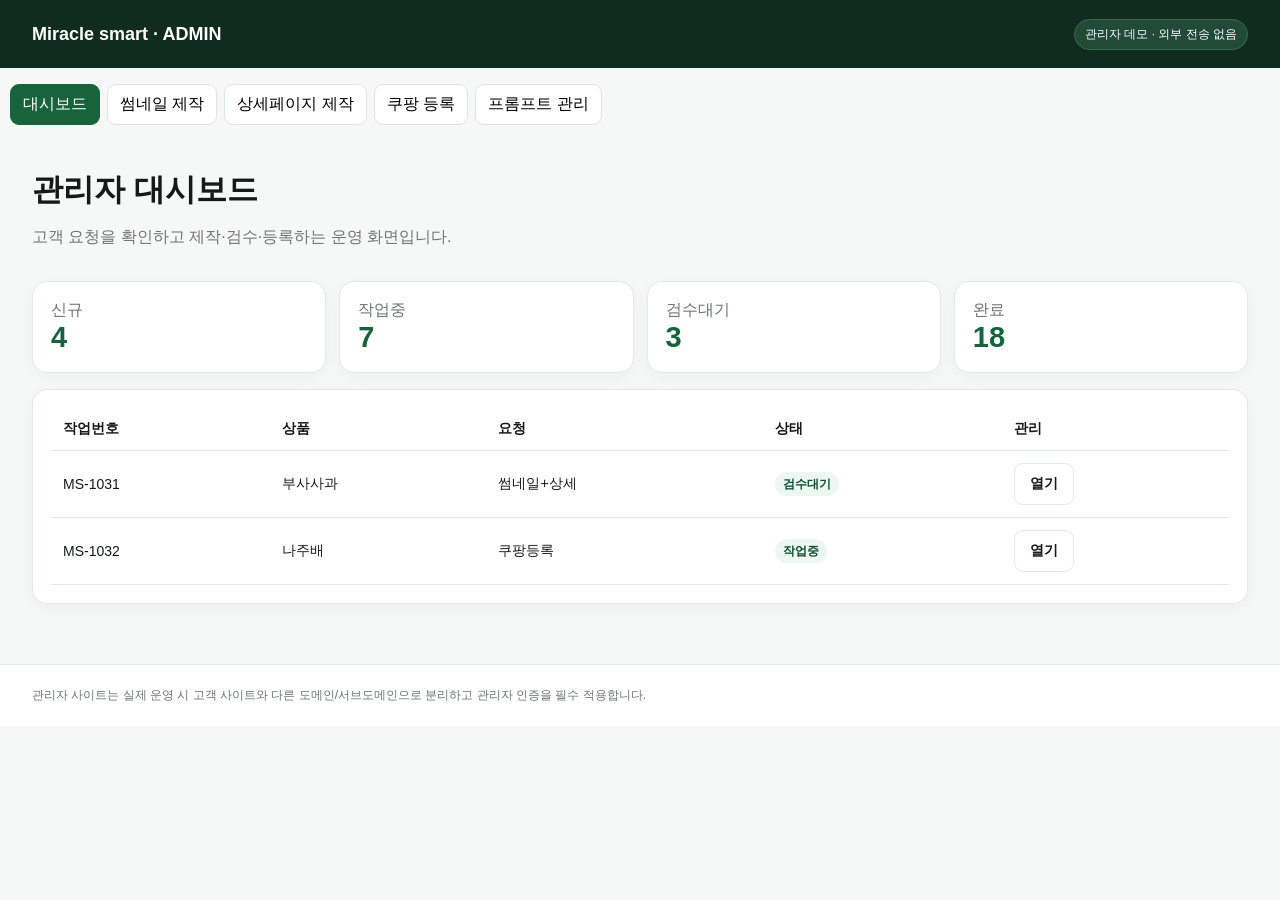
==== admin/index.html @ 3702326a "Add Miracle smart admin site" ====
<!doctype html><html lang="ko"><head><meta charset="utf-8"><meta name="viewport" content="width=device-width,initial-scale=1"><title>Miracle smart Admin</title><style>
:root{--g:#17643c;--gd:#0f4e2e;--p:#edf7f1;--b:#e3e9e5;--t:#151a17;--m:#6c756f;--bg:#f6f8f7;--w:#fff;--warn:#fff6dd}*{box-sizing:border-box}body{margin:0;font-family:Pretendard,-apple-system,BlinkMacSystemFont,"Segoe UI",sans-serif;background:var(--bg);color:var(--t)}button,input,select,textarea{font:inherit}button{cursor:pointer}.shell{max-width:1260px;margin:auto;padding:0 22px}.head{background:#102c20;color:#fff}.headin{height:68px;display:flex;align-items:center;gap:18px}.brand{font-weight:800;font-size:18px}.chip{margin-left:auto;background:#214b36;border:1px solid #3a6950;border-radius:999px;padding:6px 10px;font-size:12px}.tabs{display:flex;gap:7px;padding:16px 0}.tabs button{border:1px solid #dfe5e1;background:#fff;border-radius:9px;padding:9px 12px}.tabs button.on{background:var(--g);border-color:var(--g);color:#fff}.page{display:none;padding-bottom:60px}.page.on{display:block}.title{padding:28px 0 17px}.title h1{margin:0 0 6px;font-size:31px}.muted{color:var(--m)}.grid4{display:grid;grid-template-columns:repeat(4,1fr);gap:13px}.card{background:#fff;border:1px solid var(--b);border-radius:15px;padding:18px;box-shadow:0 4px 15px rgba(20,40,28,.04)}.num{font-size:29px;font-weight:800;color:var(--g)}.jobs{width:100%;border-collapse:collapse}.jobs th,.jobs td{padding:12px;border-bottom:1px solid var(--b);text-align:left;font-size:14px}.status{font-size:12px;border-radius:999px;background:var(--p);color:var(--gd);padding:5px 8px;font-weight:700}.toolgrid{display:grid;grid-template-columns:340px 1fr;gap:16px}.field{display:flex;flex-direction:column;gap:7px;margin-bottom:12px}.field label{font-size:13px;font-weight:700}.field input,.field select,.field textarea{padding:10px 11px;border:1px solid var(--b);border-radius:9px;background:#fff}.btn{border:0;border-radius:9px;background:var(--g);color:#fff;padding:11px 15px;font-weight:700}.btn.ghost{background:#fff;color:var(--t);border:1px solid var(--b)}.concepts{display:grid;grid-template-columns:repeat(3,1fr);gap:12px}.concept{border:1px solid var(--b);border-radius:13px;background:#fff;padding:12px}.visual{aspect-ratio:1/1;background:linear-gradient(135deg,#f7f4ea,#f1f5f2);border:1px solid var(--b);border-radius:10px;display:grid;place-items:center;overflow:hidden;position:relative}.visual img{width:100%;height:100%;object-fit:cover}.visual .ph{text-align:center;padding:20px;color:var(--m)}.visual .ph b{display:block;color:var(--t);font-size:20px;margin-bottom:8px}.tall{min-height:310px;aspect-ratio:auto}.sections{display:grid;grid-template-columns:1fr 1fr;gap:12px}.promptgrid{display:grid;grid-template-columns:1fr;gap:15px}.prompt textarea{width:100%;min-height:260px;border:1px solid var(--b);border-radius:10px;padding:12px;resize:vertical}.notice{background:var(--warn);border:1px solid #efdaa0;border-radius:10px;padding:12px 14px;color:#735316;font-size:13px}.row{display:flex;gap:9px;flex-wrap:wrap}.kv{display:grid;grid-template-columns:repeat(2,1fr);gap:12px}.footer{border-top:1px solid var(--b);background:#fff;padding:22px 0;color:var(--m);font-size:12px}@media(max-width:900px){.grid4,.concepts,.sections{grid-template-columns:1fr 1fr}.toolgrid{grid-template-columns:1fr}}@media(max-width:560px){.grid4,.concepts,.sections,.kv{grid-template-columns:1fr}.tabs{overflow:auto}}
</style></head><body><header class="head"><div class="shell headin"><div class="brand">Miracle smart · ADMIN</div><span class="chip">관리자 데모 · 외부 전송 없음</span></div></header><div class="shell tabs"><button class="on" data-page="dash">대시보드</button><button data-page="thumb">썸네일 제작</button><button data-page="detail">상세페이지 제작</button><button data-page="coupang">쿠팡 등록</button><button data-page="prompts">프롬프트 관리</button></div><main>
<section id="dash" class="page on"><div class="shell"><div class="title"><h1>관리자 대시보드</h1><p class="muted">고객 요청을 확인하고 제작·검수·등록하는 운영 화면입니다.</p></div><div class="grid4"><div class="card"><span class="muted">신규</span><div class="num">4</div></div><div class="card"><span class="muted">작업중</span><div class="num">7</div></div><div class="card"><span class="muted">검수대기</span><div class="num">3</div></div><div class="card"><span class="muted">완료</span><div class="num">18</div></div></div><div class="card" style="margin-top:16px"><table class="jobs"><thead><tr><th>작업번호</th><th>상품</th><th>요청</th><th>상태</th><th>관리</th></tr></thead><tbody><tr><td>MS-1031</td><td>부사사과</td><td>썸네일+상세</td><td><span class="status">검수대기</span></td><td><button class="btn ghost" data-page="thumb">열기</button></td></tr><tr><td>MS-1032</td><td>나주배</td><td>쿠팡등록</td><td><span class="status">작업중</span></td><td><button class="btn ghost" data-page="coupang">열기</button></td></tr></tbody></table></div></div></section>
<section id="thumb" class="page"><div class="shell"><div class="title"><h1>썸네일 제작</h1><p class="muted">A/B/C는 같은 상품을 유지하고 구도만 다르게 합니다.</p></div><div class="notice">실제 AI는 아직 연결하지 않았습니다. 상품 사진을 업로드하면 이 브라우저 안에서만 미리보기로 사용됩니다.</div><div class="toolgrid"><div class="card"><div class="field"><label>상품명</label><input id="tp" value="부사사과"></div><div class="field"><label>실제 상품 사진</label><input id="tfile" type="file" accept="image/*"></div><button class="btn" id="tgen">시안 생성</button></div><div class="concepts" id="concepts"></div></div></div></section>
<section id="detail" class="page"><div class="shell"><div class="title"><h1>상세페이지 제작</h1><p class="muted">기존 마스터 프롬프트는 그대로 사용합니다.</p></div><div class="toolgrid"><div class="card"><div class="field"><label>상품명</label><input id="dp" value="부사사과"></div><div class="field"><label>고객문의 전화번호</label><input value="010-0000-0000"></div><div class="field"><label>문의가능시간</label><input value="평일 10:00~17:00"></div><div class="field"><label>실제 상품 사진</label><input id="dfile" type="file" accept="image/*"></div><button class="btn" id="dgen">6개 섹션 생성</button></div><div id="detailSections" class="sections"></div></div></div></section>
<section id="coupang" class="page"><div class="shell"><div class="title"><h1>쿠팡 상품등록 준비</h1><p class="muted">관리자 검수 후 실제 API를 실행하는 구조입니다.</p></div><div class="notice">현재는 데모입니다. 실제 Vendor ID / Access Key / Secret Key는 입력하지 않습니다.</div><div class="card"><div class="kv"><div class="field"><label>최종 상품명</label><input value="부사사과 가정용 신선 포장"></div><div class="field"><label>카테고리</label><input value="식품 > 농산물 > 과일"></div><div class="field"><label>판매가</label><input value="29900"></div><div class="field"><label>정상가</label><input value="34900"></div><div class="field"><label>쿠폰</label><input value="1,000원 즉시할인" disabled></div><div class="field"><label>프로모션 기간</label><input value="3개월" disabled></div><div class="field"><label>재고 방식</label><select><option>기본재고 9999</option><option>9개 자동유지 (2개 이하 시 보충)</option></select></div><div class="field"><label>출고 소요일</label><select><option>1일</option><option selected>2일</option><option>3일</option><option>4일</option><option>5일</option><option>6일</option><option>7일</option></select></div><div class="field"><label>배송 방식</label><input value="신선냉동" disabled></div><div class="field"><label>세금</label><input value="면세" disabled></div></div><div class="row"><button class="btn" onclick="alert('데모: 실제 쿠팡 API는 실행하지 않습니다.')">검수 후 쿠팡 등록 (데모)</button><button class="btn ghost" onclick="alert('회원별 Open API 연결 후 활성화됩니다.')">API 연결상태 확인</button></div></div></div></section>
<section id="prompts" class="page"><div class="shell"><div class="title"><h1>관리자 프롬프트 관리</h1><p class="muted">어제 전달한 원본 프롬프트 파일을 그대로 불러옵니다.</p></div><div class="notice">프롬프트만 브라우저 localStorage에 저장할 수 있습니다. 개인정보·API 키는 저장하지 않습니다.</div><div class="promptgrid"><article class="card prompt"><h3>썸네일 마스터 프롬프트</h3><textarea id="pthumb">원본 프롬프트 파일은 배포본에서 연결합니다.</textarea></article><article class="card prompt"><h3>상세페이지 마스터 프롬프트</h3><textarea id="pdetail">원본 프롬프트 파일은 배포본에서 연결합니다.</textarea></article><article class="card prompt"><h3>쿠팡 상품명 프롬프트</h3><textarea id="ptitle">원본 프롬프트 파일은 배포본에서 연결합니다.</textarea></article></div></div></section>
</main><footer class="footer"><div class="shell">관리자 사이트는 실제 운영 시 고객 사이트와 다른 도메인/서브도메인으로 분리하고 관리자 인증을 필수 적용합니다.</div></footer><script>
const ps=[...document.querySelectorAll('.page')];document.querySelectorAll('[data-page]').forEach(b=>b.addEventListener('click',()=>{document.querySelectorAll('.tabs button').forEach(x=>x.classList.toggle('on',x.dataset.page===b.dataset.page));ps.forEach(p=>p.classList.toggle('on',p.id===b.dataset.page));scrollTo(0,0)}));let thumbUrl='';document.getElementById('tfile').addEventListener('change',e=>{if(e.target.files[0])thumbUrl=URL.createObjectURL(e.target.files[0])});function conceptCard(letter,product,url){return `<article class="concept"><b>시안 ${letter}</b><div class="visual">${url?`<img src="${url}">`:`<div class="ph"><b>${product}</b>해당 상품 데모 이미지 준비중<br>실제 사진 업로드 권장</div>`}</div><p class="muted">같은 상품 · 구도 ${letter} 변형</p><button class="btn ghost" onclick="alert('시안 ${letter} 선택')">선택</button></article>`}document.getElementById('tgen').addEventListener('click',()=>{const p=document.getElementById('tp').value||'상품명';document.getElementById('concepts').innerHTML=['A','B','C'].map(x=>conceptCard(x,p,thumbUrl)).join('')});document.getElementById('tgen').click();let detailUrl='';document.getElementById('dfile').addEventListener('change',e=>{if(e.target.files[0])detailUrl=URL.createObjectURL(e.target.files[0])});document.getElementById('dgen').addEventListener('click',()=>{const p=document.getElementById('dp').value||'상품명';const names=['01 HOOK','02 TRUST','03 FARM & PACKING','04 WHY BUY','05 STORAGE & ENJOY','06 PURCHASE REASSURANCE'];document.getElementById('detailSections').innerHTML=names.map((n,i)=>`<article class="card"><b>${n}</b><div class="visual tall">${(i===2)?`<div class="ph"><b>포장 안내</b>실제 포장 사진 연결 영역</div>`:(detailUrl?`<img src="${detailUrl}">`:`<div class="ph"><b>${p}</b>같은 상품 이미지 유지<br>실제 사진 업로드 권장</div>`)}</div></article>`).join('')});document.getElementById('dgen').click();
</script></body></html>
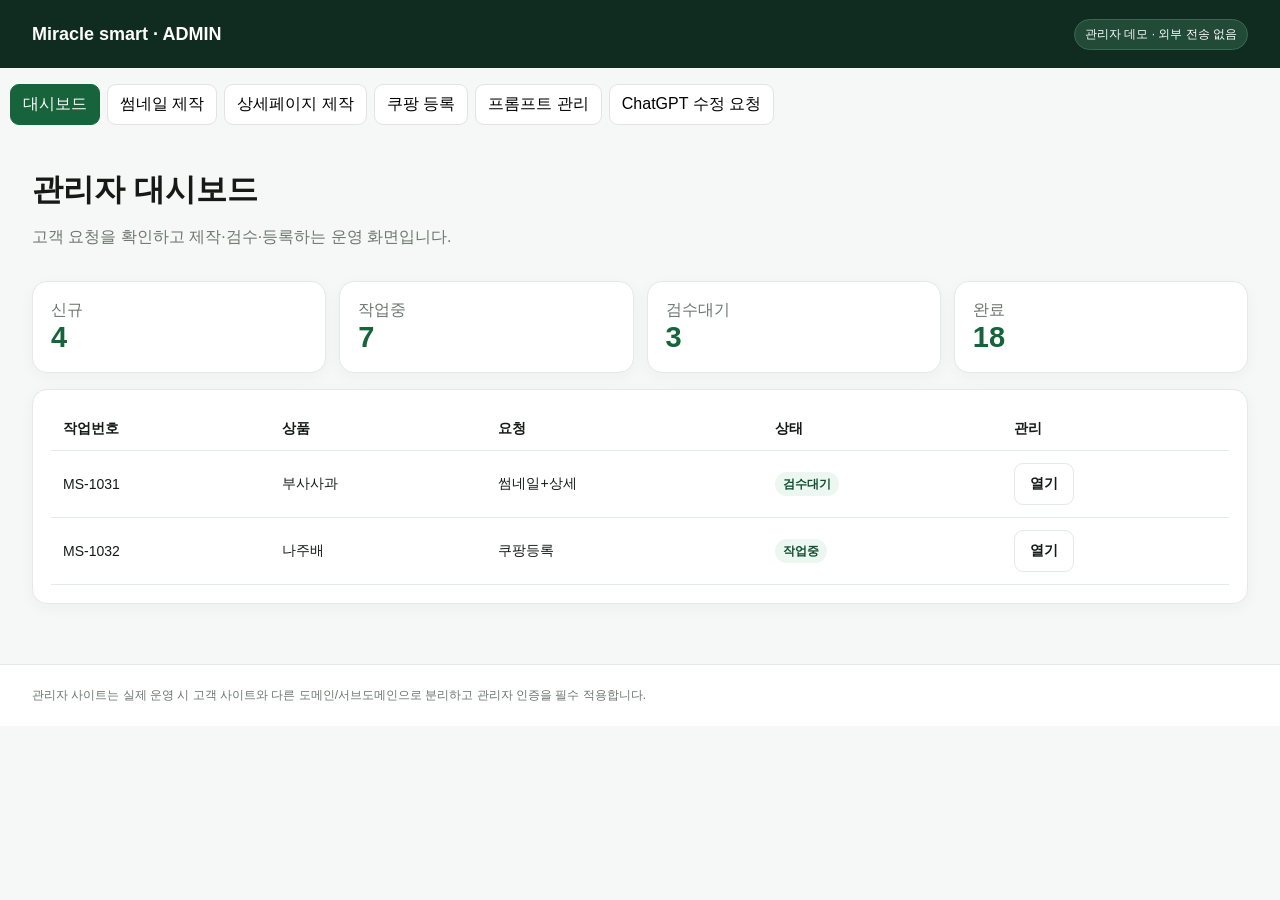
==== commit 30553ba1: "Add ChatGPT modification request panel to Miracle smart admin" ====
--- a/admin/index.html
+++ b/admin/index.html
@@ -1,11 +1,44 @@
 <!doctype html><html lang="ko"><head><meta charset="utf-8"><meta name="viewport" content="width=device-width,initial-scale=1"><title>Miracle smart Admin</title><style>
-:root{--g:#17643c;--gd:#0f4e2e;--p:#edf7f1;--b:#e3e9e5;--t:#151a17;--m:#6c756f;--bg:#f6f8f7;--w:#fff;--warn:#fff6dd}*{box-sizing:border-box}body{margin:0;font-family:Pretendard,-apple-system,BlinkMacSystemFont,"Segoe UI",sans-serif;background:var(--bg);color:var(--t)}button,input,select,textarea{font:inherit}button{cursor:pointer}.shell{max-width:1260px;margin:auto;padding:0 22px}.head{background:#102c20;color:#fff}.headin{height:68px;display:flex;align-items:center;gap:18px}.brand{font-weight:800;font-size:18px}.chip{margin-left:auto;background:#214b36;border:1px solid #3a6950;border-radius:999px;padding:6px 10px;font-size:12px}.tabs{display:flex;gap:7px;padding:16px 0}.tabs button{border:1px solid #dfe5e1;background:#fff;border-radius:9px;padding:9px 12px}.tabs button.on{background:var(--g);border-color:var(--g);color:#fff}.page{display:none;padding-bottom:60px}.page.on{display:block}.title{padding:28px 0 17px}.title h1{margin:0 0 6px;font-size:31px}.muted{color:var(--m)}.grid4{display:grid;grid-template-columns:repeat(4,1fr);gap:13px}.card{background:#fff;border:1px solid var(--b);border-radius:15px;padding:18px;box-shadow:0 4px 15px rgba(20,40,28,.04)}.num{font-size:29px;font-weight:800;color:var(--g)}.jobs{width:100%;border-collapse:collapse}.jobs th,.jobs td{padding:12px;border-bottom:1px solid var(--b);text-align:left;font-size:14px}.status{font-size:12px;border-radius:999px;background:var(--p);color:var(--gd);padding:5px 8px;font-weight:700}.toolgrid{display:grid;grid-template-columns:340px 1fr;gap:16px}.field{display:flex;flex-direction:column;gap:7px;margin-bottom:12px}.field label{font-size:13px;font-weight:700}.field input,.field select,.field textarea{padding:10px 11px;border:1px solid var(--b);border-radius:9px;background:#fff}.btn{border:0;border-radius:9px;background:var(--g);color:#fff;padding:11px 15px;font-weight:700}.btn.ghost{background:#fff;color:var(--t);border:1px solid var(--b)}.concepts{display:grid;grid-template-columns:repeat(3,1fr);gap:12px}.concept{border:1px solid var(--b);border-radius:13px;background:#fff;padding:12px}.visual{aspect-ratio:1/1;background:linear-gradient(135deg,#f7f4ea,#f1f5f2);border:1px solid var(--b);border-radius:10px;display:grid;place-items:center;overflow:hidden;position:relative}.visual img{width:100%;height:100%;object-fit:cover}.visual .ph{text-align:center;padding:20px;color:var(--m)}.visual .ph b{display:block;color:var(--t);font-size:20px;margin-bottom:8px}.tall{min-height:310px;aspect-ratio:auto}.sections{display:grid;grid-template-columns:1fr 1fr;gap:12px}.promptgrid{display:grid;grid-template-columns:1fr;gap:15px}.prompt textarea{width:100%;min-height:260px;border:1px solid var(--b);border-radius:10px;padding:12px;resize:vertical}.notice{background:var(--warn);border:1px solid #efdaa0;border-radius:10px;padding:12px 14px;color:#735316;font-size:13px}.row{display:flex;gap:9px;flex-wrap:wrap}.kv{display:grid;grid-template-columns:repeat(2,1fr);gap:12px}.footer{border-top:1px solid var(--b);background:#fff;padding:22px 0;color:var(--m);font-size:12px}@media(max-width:900px){.grid4,.concepts,.sections{grid-template-columns:1fr 1fr}.toolgrid{grid-template-columns:1fr}}@media(max-width:560px){.grid4,.concepts,.sections,.kv{grid-template-columns:1fr}.tabs{overflow:auto}}
-</style></head><body><header class="head"><div class="shell headin"><div class="brand">Miracle smart · ADMIN</div><span class="chip">관리자 데모 · 외부 전송 없음</span></div></header><div class="shell tabs"><button class="on" data-page="dash">대시보드</button><button data-page="thumb">썸네일 제작</button><button data-page="detail">상세페이지 제작</button><button data-page="coupang">쿠팡 등록</button><button data-page="prompts">프롬프트 관리</button></div><main>
+:root{--g:#17643c;--gd:#0f4e2e;--p:#edf7f1;--b:#e3e9e5;--t:#151a17;--m:#6c756f;--bg:#f6f8f7;--w:#fff;--warn:#fff6dd}*{box-sizing:border-box}body{margin:0;font-family:Pretendard,-apple-system,BlinkMacSystemFont,"Segoe UI",sans-serif;background:var(--bg);color:var(--t)}button,input,select,textarea{font:inherit}button{cursor:pointer}.shell{max-width:1260px;margin:auto;padding:0 22px}.head{background:#102c20;color:#fff}.headin{height:68px;display:flex;align-items:center;gap:18px}.brand{font-weight:800;font-size:18px}.chip{margin-left:auto;background:#214b36;border:1px solid #3a6950;border-radius:999px;padding:6px 10px;font-size:12px}.tabs{display:flex;gap:7px;padding:16px 0}.tabs button{border:1px solid #dfe5e1;background:#fff;border-radius:9px;padding:9px 12px}.tabs button.on{background:var(--g);border-color:var(--g);color:#fff}.page{display:none;padding-bottom:60px}.page.on{display:block}.title{padding:28px 0 17px}.title h1{margin:0 0 6px;font-size:31px}.muted{color:var(--m)}.grid4{display:grid;grid-template-columns:repeat(4,1fr);gap:13px}.card{background:#fff;border:1px solid var(--b);border-radius:15px;padding:18px;box-shadow:0 4px 15px rgba(20,40,28,.04)}.num{font-size:29px;font-weight:800;color:var(--g)}.jobs{width:100%;border-collapse:collapse}.jobs th,.jobs td{padding:12px;border-bottom:1px solid var(--b);text-align:left;font-size:14px}.status{font-size:12px;border-radius:999px;background:var(--p);color:var(--gd);padding:5px 8px;font-weight:700}.toolgrid{display:grid;grid-template-columns:340px 1fr;gap:16px}.field{display:flex;flex-direction:column;gap:7px;margin-bottom:12px}.field label{font-size:13px;font-weight:700}.field input,.field select,.field textarea{padding:10px 11px;border:1px solid var(--b);border-radius:9px;background:#fff}.btn{border:0;border-radius:9px;background:var(--g);color:#fff;padding:11px 15px;font-weight:700}.btn.ghost{background:#fff;color:var(--t);border:1px solid var(--b)}.concepts{display:grid;grid-template-columns:repeat(3,1fr);gap:12px}.concept{border:1px solid var(--b);border-radius:13px;background:#fff;padding:12px}.visual{aspect-ratio:1/1;background:linear-gradient(135deg,#f7f4ea,#f1f5f2);border:1px solid var(--b);border-radius:10px;display:grid;place-items:center;overflow:hidden;position:relative}.visual img{width:100%;height:100%;object-fit:cover}.visual .ph{text-align:center;padding:20px;color:var(--m)}.visual .ph b{display:block;color:var(--t);font-size:20px;margin-bottom:8px}.tall{min-height:310px;aspect-ratio:auto}.sections{display:grid;grid-template-columns:1fr 1fr;gap:12px}.promptgrid{display:grid;grid-template-columns:1fr;gap:15px}.prompt textarea{width:100%;min-height:260px;border:1px solid var(--b);border-radius:10px;padding:12px;resize:vertical}.notice{background:var(--warn);border:1px solid #efdaa0;border-radius:10px;padding:12px 14px;color:#735316;font-size:13px}.row{display:flex;gap:9px;flex-wrap:wrap}.kv{display:grid;grid-template-columns:repeat(2,1fr);gap:12px}.requestbox{display:grid;grid-template-columns:280px 1fr;gap:16px}.requestPreview{white-space:pre-wrap;min-height:260px;border:1px solid var(--b);border-radius:10px;padding:14px;background:#fbfcfb;font-size:13px;line-height:1.6}.mini{font-size:12px;color:var(--m)}.footer{border-top:1px solid var(--b);background:#fff;padding:22px 0;color:var(--m);font-size:12px}@media(max-width:900px){.grid4,.concepts,.sections{grid-template-columns:1fr 1fr}.toolgrid,.requestbox{grid-template-columns:1fr}}@media(max-width:560px){.grid4,.concepts,.sections,.kv{grid-template-columns:1fr}.tabs{overflow:auto}}
+</style></head><body><header class="head"><div class="shell headin"><div class="brand">Miracle smart · ADMIN</div><span class="chip">관리자 데모 · 외부 전송 없음</span></div></header><div class="shell tabs"><button class="on" data-page="dash">대시보드</button><button data-page="thumb">썸네일 제작</button><button data-page="detail">상세페이지 제작</button><button data-page="coupang">쿠팡 등록</button><button data-page="prompts">프롬프트 관리</button><button data-page="chatgpt">ChatGPT 수정 요청</button></div><main>
 <section id="dash" class="page on"><div class="shell"><div class="title"><h1>관리자 대시보드</h1><p class="muted">고객 요청을 확인하고 제작·검수·등록하는 운영 화면입니다.</p></div><div class="grid4"><div class="card"><span class="muted">신규</span><div class="num">4</div></div><div class="card"><span class="muted">작업중</span><div class="num">7</div></div><div class="card"><span class="muted">검수대기</span><div class="num">3</div></div><div class="card"><span class="muted">완료</span><div class="num">18</div></div></div><div class="card" style="margin-top:16px"><table class="jobs"><thead><tr><th>작업번호</th><th>상품</th><th>요청</th><th>상태</th><th>관리</th></tr></thead><tbody><tr><td>MS-1031</td><td>부사사과</td><td>썸네일+상세</td><td><span class="status">검수대기</span></td><td><button class="btn ghost" data-page="thumb">열기</button></td></tr><tr><td>MS-1032</td><td>나주배</td><td>쿠팡등록</td><td><span class="status">작업중</span></td><td><button class="btn ghost" data-page="coupang">열기</button></td></tr></tbody></table></div></div></section>
 <section id="thumb" class="page"><div class="shell"><div class="title"><h1>썸네일 제작</h1><p class="muted">A/B/C는 같은 상품을 유지하고 구도만 다르게 합니다.</p></div><div class="notice">실제 AI는 아직 연결하지 않았습니다. 상품 사진을 업로드하면 이 브라우저 안에서만 미리보기로 사용됩니다.</div><div class="toolgrid"><div class="card"><div class="field"><label>상품명</label><input id="tp" value="부사사과"></div><div class="field"><label>실제 상품 사진</label><input id="tfile" type="file" accept="image/*"></div><button class="btn" id="tgen">시안 생성</button></div><div class="concepts" id="concepts"></div></div></div></section>
 <section id="detail" class="page"><div class="shell"><div class="title"><h1>상세페이지 제작</h1><p class="muted">기존 마스터 프롬프트는 그대로 사용합니다.</p></div><div class="toolgrid"><div class="card"><div class="field"><label>상품명</label><input id="dp" value="부사사과"></div><div class="field"><label>고객문의 전화번호</label><input value="010-0000-0000"></div><div class="field"><label>문의가능시간</label><input value="평일 10:00~17:00"></div><div class="field"><label>실제 상품 사진</label><input id="dfile" type="file" accept="image/*"></div><button class="btn" id="dgen">6개 섹션 생성</button></div><div id="detailSections" class="sections"></div></div></div></section>
 <section id="coupang" class="page"><div class="shell"><div class="title"><h1>쿠팡 상품등록 준비</h1><p class="muted">관리자 검수 후 실제 API를 실행하는 구조입니다.</p></div><div class="notice">현재는 데모입니다. 실제 Vendor ID / Access Key / Secret Key는 입력하지 않습니다.</div><div class="card"><div class="kv"><div class="field"><label>최종 상품명</label><input value="부사사과 가정용 신선 포장"></div><div class="field"><label>카테고리</label><input value="식품 > 농산물 > 과일"></div><div class="field"><label>판매가</label><input value="29900"></div><div class="field"><label>정상가</label><input value="34900"></div><div class="field"><label>쿠폰</label><input value="1,000원 즉시할인" disabled></div><div class="field"><label>프로모션 기간</label><input value="3개월" disabled></div><div class="field"><label>재고 방식</label><select><option>기본재고 9999</option><option>9개 자동유지 (2개 이하 시 보충)</option></select></div><div class="field"><label>출고 소요일</label><select><option>1일</option><option selected>2일</option><option>3일</option><option>4일</option><option>5일</option><option>6일</option><option>7일</option></select></div><div class="field"><label>배송 방식</label><input value="신선냉동" disabled></div><div class="field"><label>세금</label><input value="면세" disabled></div></div><div class="row"><button class="btn" onclick="alert('데모: 실제 쿠팡 API는 실행하지 않습니다.')">검수 후 쿠팡 등록 (데모)</button><button class="btn ghost" onclick="alert('회원별 Open API 연결 후 활성화됩니다.')">API 연결상태 확인</button></div></div></div></section>
 <section id="prompts" class="page"><div class="shell"><div class="title"><h1>관리자 프롬프트 관리</h1><p class="muted">어제 전달한 원본 프롬프트 파일을 그대로 불러옵니다.</p></div><div class="notice">프롬프트만 브라우저 localStorage에 저장할 수 있습니다. 개인정보·API 키는 저장하지 않습니다.</div><div class="promptgrid"><article class="card prompt"><h3>썸네일 마스터 프롬프트</h3><textarea id="pthumb">원본 프롬프트 파일은 배포본에서 연결합니다.</textarea></article><article class="card prompt"><h3>상세페이지 마스터 프롬프트</h3><textarea id="pdetail">원본 프롬프트 파일은 배포본에서 연결합니다.</textarea></article><article class="card prompt"><h3>쿠팡 상품명 프롬프트</h3><textarea id="ptitle">원본 프롬프트 파일은 배포본에서 연결합니다.</textarea></article></div></div></section>
-</main><footer class="footer"><div class="shell">관리자 사이트는 실제 운영 시 고객 사이트와 다른 도메인/서브도메인으로 분리하고 관리자 인증을 필수 적용합니다.</div></footer><script>
+<section id="chatgpt" class="page"><div class="shell"><div class="title"><h1>ChatGPT 수정 요청</h1><p class="muted">관리자 사이트 안에서 수정할 내용을 정리하고, 그대로 ChatGPT에 전달할 수 있습니다.</p></div><div class="notice"><b>현재는 무료·안전 방식입니다.</b> OpenAI API를 직접 연결하지 않고 요청문을 자동 생성한 뒤 복사해서 ChatGPT를 엽니다. API 키·개인정보는 이 칸에 입력하지 마세요.</div><div class="requestbox"><article class="card"><div class="field"><label>수정 대상</label><select id="reqTarget"><option>관리자 사이트</option><option>고객 사이트</option><option>고객 + 관리자 둘 다</option></select></div><div class="field"><label>수정 유형</label><select id="reqKind"><option>화면/디자인</option><option>문구 수정</option><option>기능 추가/변경</option><option>쿠팡 연동</option><option>회원/DB</option><option>결제 URL</option><option>버그 수정</option><option>기타</option></select></div><div class="field"><label>수정 요청 내용</label><textarea id="reqBody" rows="10" placeholder="예: 관리자 사이트의 쿠팡 등록 화면에서 쿠폰 금액을 1,000원 고정으로 보이게 하고, 출고 소요일은 1~7일 선택으로 유지해줘."></textarea></div><div class="field"><label>추가 참고사항 (선택)</label><textarea id="reqNote" rows="5" placeholder="건드리지 말아야 할 부분, 참고 이미지, 우선순위 등"></textarea></div><div class="row"><button class="btn" id="buildReq">요청문 만들기</button><button class="btn ghost" id="saveReq">임시저장</button></div><p class="mini" style="margin-top:10px">임시저장은 이 브라우저의 localStorage에만 저장됩니다. API 키·개인정보는 저장하지 마세요.</p></article><article class="card"><h3>ChatGPT에 보낼 요청문</h3><div id="reqPreview" class="requestPreview">왼쪽에 수정 내용을 입력하고 “요청문 만들기”를 눌러주세요.</div><div class="row" style="margin-top:14px"><button class="btn" id="copyReq">요청문 복사</button><button class="btn ghost" id="openChatGPT">복사 + ChatGPT 열기</button></div><p class="mini" style="margin-top:10px">ChatGPT가 열리면 복사된 요청문을 붙여넣으면 됩니다. 이 프로젝트는 GitHub → Render 자동배포 구조라 수정 후 다시 같은 URL에 반영할 수 있습니다.</p></article></div></div></section></main><footer class="footer"><div class="shell">관리자 사이트는 실제 운영 시 고객 사이트와 다른 도메인/서브도메인으로 분리하고 관리자 인증을 필수 적용합니다.</div></footer><script>
 const ps=[...document.querySelectorAll('.page')];document.querySelectorAll('[data-page]').forEach(b=>b.addEventListener('click',()=>{document.querySelectorAll('.tabs button').forEach(x=>x.classList.toggle('on',x.dataset.page===b.dataset.page));ps.forEach(p=>p.classList.toggle('on',p.id===b.dataset.page));scrollTo(0,0)}));let thumbUrl='';document.getElementById('tfile').addEventListener('change',e=>{if(e.target.files[0])thumbUrl=URL.createObjectURL(e.target.files[0])});function conceptCard(letter,product,url){return `<article class="concept"><b>시안 ${letter}</b><div class="visual">${url?`<img src="${url}">`:`<div class="ph"><b>${product}</b>해당 상품 데모 이미지 준비중<br>실제 사진 업로드 권장</div>`}</div><p class="muted">같은 상품 · 구도 ${letter} 변형</p><button class="btn ghost" onclick="alert('시안 ${letter} 선택')">선택</button></article>`}document.getElementById('tgen').addEventListener('click',()=>{const p=document.getElementById('tp').value||'상품명';document.getElementById('concepts').innerHTML=['A','B','C'].map(x=>conceptCard(x,p,thumbUrl)).join('')});document.getElementById('tgen').click();let detailUrl='';document.getElementById('dfile').addEventListener('change',e=>{if(e.target.files[0])detailUrl=URL.createObjectURL(e.target.files[0])});document.getElementById('dgen').addEventListener('click',()=>{const p=document.getElementById('dp').value||'상품명';const names=['01 HOOK','02 TRUST','03 FARM & PACKING','04 WHY BUY','05 STORAGE & ENJOY','06 PURCHASE REASSURANCE'];document.getElementById('detailSections').innerHTML=names.map((n,i)=>`<article class="card"><b>${n}</b><div class="visual tall">${(i===2)?`<div class="ph"><b>포장 안내</b>실제 포장 사진 연결 영역</div>`:(detailUrl?`<img src="${detailUrl}">`:`<div class="ph"><b>${p}</b>같은 상품 이미지 유지<br>실제 사진 업로드 권장</div>`)}</div></article>`).join('')});document.getElementById('dgen').click();
+
+const reqTarget=document.getElementById('reqTarget'),reqKind=document.getElementById('reqKind'),reqBody=document.getElementById('reqBody'),reqNote=document.getElementById('reqNote'),reqPreview=document.getElementById('reqPreview');
+function makeReq(){
+  const body=(reqBody?.value||'').trim();
+  const note=(reqNote?.value||'').trim();
+  const msg=[
+    'Miracle smart 사이트 수정 요청입니다.',
+    '',
+    '수정 대상: '+(reqTarget?.value||'관리자 사이트'),
+    '수정 유형: '+(reqKind?.value||'기능 추가/변경'),
+    '',
+    '현재 공개 URL',
+    '- 고객: https://miracle-smart-customer.onrender.com',
+    '- 관리자: https://miracle-smart-admin.onrender.com',
+    '',
+    '요청 내용:',
+    body || '(수정 내용을 입력해주세요)',
+    note ? '\n추가 참고사항:\n'+note : '',
+    '',
+    '유지 조건:',
+    '- 썸네일/상세페이지 기존 마스터 프롬프트는 임의로 바꾸지 말 것',
+    '- 실제 개인정보/API 키를 공개 화면에 노출하지 말 것',
+    '- 비용이 발생하는 API/구독/결제는 내 명시적 승인 전 연결하지 말 것',
+    '- 수정 후 GitHub miracle-smart-deploy 브랜치에 반영하고 Render 자동배포 상태를 확인할 것'
+  ].join('\n');
+  if(reqPreview) reqPreview.textContent=msg;
+  return msg;
+}
+document.getElementById('buildReq')?.addEventListener('click',makeReq);
+document.getElementById('saveReq')?.addEventListener('click',()=>{localStorage.setItem('miracleAdminRequestDraft',JSON.stringify({target:reqTarget.value,kind:reqKind.value,body:reqBody.value,note:reqNote.value}));alert('이 브라우저에 임시저장했습니다.');});
+document.getElementById('copyReq')?.addEventListener('click',async()=>{const m=makeReq();try{await navigator.clipboard.writeText(m);alert('요청문을 복사했습니다.');}catch{alert('복사 권한이 막혔습니다. 요청문을 직접 선택해 복사해주세요.');}});
+document.getElementById('openChatGPT')?.addEventListener('click',async()=>{const m=makeReq();try{await navigator.clipboard.writeText(m);}catch{}window.open('https://chatgpt.com/','_blank','noopener');});
+try{const d=JSON.parse(localStorage.getItem('miracleAdminRequestDraft')||'null');if(d){reqTarget.value=d.target||reqTarget.value;reqKind.value=d.kind||reqKind.value;reqBody.value=d.body||'';reqNote.value=d.note||'';makeReq();}}catch{}
 </script></body></html>
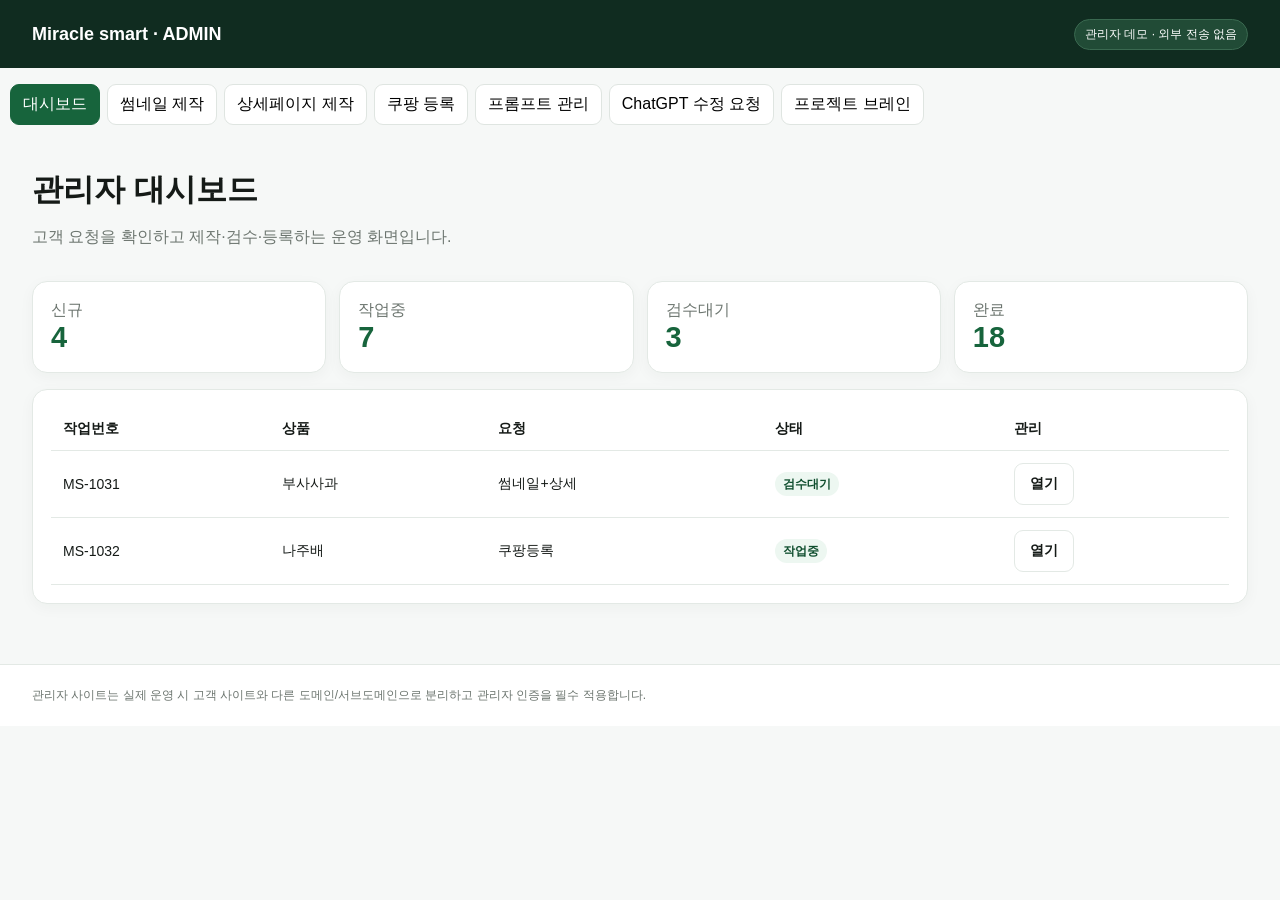
==== commit b79db5ee: "Add portable project brain and cross-account handoff" ====
--- a/admin/index.html
+++ b/admin/index.html
@@ -1,18 +1,19 @@
 <!doctype html><html lang="ko"><head><meta charset="utf-8"><meta name="viewport" content="width=device-width,initial-scale=1"><title>Miracle smart Admin</title><style>
-:root{--g:#17643c;--gd:#0f4e2e;--p:#edf7f1;--b:#e3e9e5;--t:#151a17;--m:#6c756f;--bg:#f6f8f7;--w:#fff;--warn:#fff6dd}*{box-sizing:border-box}body{margin:0;font-family:Pretendard,-apple-system,BlinkMacSystemFont,"Segoe UI",sans-serif;background:var(--bg);color:var(--t)}button,input,select,textarea{font:inherit}button{cursor:pointer}.shell{max-width:1260px;margin:auto;padding:0 22px}.head{background:#102c20;color:#fff}.headin{height:68px;display:flex;align-items:center;gap:18px}.brand{font-weight:800;font-size:18px}.chip{margin-left:auto;background:#214b36;border:1px solid #3a6950;border-radius:999px;padding:6px 10px;font-size:12px}.tabs{display:flex;gap:7px;padding:16px 0}.tabs button{border:1px solid #dfe5e1;background:#fff;border-radius:9px;padding:9px 12px}.tabs button.on{background:var(--g);border-color:var(--g);color:#fff}.page{display:none;padding-bottom:60px}.page.on{display:block}.title{padding:28px 0 17px}.title h1{margin:0 0 6px;font-size:31px}.muted{color:var(--m)}.grid4{display:grid;grid-template-columns:repeat(4,1fr);gap:13px}.card{background:#fff;border:1px solid var(--b);border-radius:15px;padding:18px;box-shadow:0 4px 15px rgba(20,40,28,.04)}.num{font-size:29px;font-weight:800;color:var(--g)}.jobs{width:100%;border-collapse:collapse}.jobs th,.jobs td{padding:12px;border-bottom:1px solid var(--b);text-align:left;font-size:14px}.status{font-size:12px;border-radius:999px;background:var(--p);color:var(--gd);padding:5px 8px;font-weight:700}.toolgrid{display:grid;grid-template-columns:340px 1fr;gap:16px}.field{display:flex;flex-direction:column;gap:7px;margin-bottom:12px}.field label{font-size:13px;font-weight:700}.field input,.field select,.field textarea{padding:10px 11px;border:1px solid var(--b);border-radius:9px;background:#fff}.btn{border:0;border-radius:9px;background:var(--g);color:#fff;padding:11px 15px;font-weight:700}.btn.ghost{background:#fff;color:var(--t);border:1px solid var(--b)}.concepts{display:grid;grid-template-columns:repeat(3,1fr);gap:12px}.concept{border:1px solid var(--b);border-radius:13px;background:#fff;padding:12px}.visual{aspect-ratio:1/1;background:linear-gradient(135deg,#f7f4ea,#f1f5f2);border:1px solid var(--b);border-radius:10px;display:grid;place-items:center;overflow:hidden;position:relative}.visual img{width:100%;height:100%;object-fit:cover}.visual .ph{text-align:center;padding:20px;color:var(--m)}.visual .ph b{display:block;color:var(--t);font-size:20px;margin-bottom:8px}.tall{min-height:310px;aspect-ratio:auto}.sections{display:grid;grid-template-columns:1fr 1fr;gap:12px}.promptgrid{display:grid;grid-template-columns:1fr;gap:15px}.prompt textarea{width:100%;min-height:260px;border:1px solid var(--b);border-radius:10px;padding:12px;resize:vertical}.notice{background:var(--warn);border:1px solid #efdaa0;border-radius:10px;padding:12px 14px;color:#735316;font-size:13px}.row{display:flex;gap:9px;flex-wrap:wrap}.kv{display:grid;grid-template-columns:repeat(2,1fr);gap:12px}.requestbox{display:grid;grid-template-columns:280px 1fr;gap:16px}.requestPreview{white-space:pre-wrap;min-height:260px;border:1px solid var(--b);border-radius:10px;padding:14px;background:#fbfcfb;font-size:13px;line-height:1.6}.mini{font-size:12px;color:var(--m)}.footer{border-top:1px solid var(--b);background:#fff;padding:22px 0;color:var(--m);font-size:12px}@media(max-width:900px){.grid4,.concepts,.sections{grid-template-columns:1fr 1fr}.toolgrid,.requestbox{grid-template-columns:1fr}}@media(max-width:560px){.grid4,.concepts,.sections,.kv{grid-template-columns:1fr}.tabs{overflow:auto}}
-</style></head><body><header class="head"><div class="shell headin"><div class="brand">Miracle smart · ADMIN</div><span class="chip">관리자 데모 · 외부 전송 없음</span></div></header><div class="shell tabs"><button class="on" data-page="dash">대시보드</button><button data-page="thumb">썸네일 제작</button><button data-page="detail">상세페이지 제작</button><button data-page="coupang">쿠팡 등록</button><button data-page="prompts">프롬프트 관리</button><button data-page="chatgpt">ChatGPT 수정 요청</button></div><main>
+:root{--g:#17643c;--gd:#0f4e2e;--p:#edf7f1;--b:#e3e9e5;--t:#151a17;--m:#6c756f;--bg:#f6f8f7;--w:#fff;--warn:#fff6dd}*{box-sizing:border-box}body{margin:0;font-family:Pretendard,-apple-system,BlinkMacSystemFont,"Segoe UI",sans-serif;background:var(--bg);color:var(--t)}button,input,select,textarea{font:inherit}button{cursor:pointer}.shell{max-width:1260px;margin:auto;padding:0 22px}.head{background:#102c20;color:#fff}.headin{height:68px;display:flex;align-items:center;gap:18px}.brand{font-weight:800;font-size:18px}.chip{margin-left:auto;background:#214b36;border:1px solid #3a6950;border-radius:999px;padding:6px 10px;font-size:12px}.tabs{display:flex;gap:7px;padding:16px 0}.tabs button{border:1px solid #dfe5e1;background:#fff;border-radius:9px;padding:9px 12px}.tabs button.on{background:var(--g);border-color:var(--g);color:#fff}.page{display:none;padding-bottom:60px}.page.on{display:block}.title{padding:28px 0 17px}.title h1{margin:0 0 6px;font-size:31px}.muted{color:var(--m)}.grid4{display:grid;grid-template-columns:repeat(4,1fr);gap:13px}.card{background:#fff;border:1px solid var(--b);border-radius:15px;padding:18px;box-shadow:0 4px 15px rgba(20,40,28,.04)}.num{font-size:29px;font-weight:800;color:var(--g)}.jobs{width:100%;border-collapse:collapse}.jobs th,.jobs td{padding:12px;border-bottom:1px solid var(--b);text-align:left;font-size:14px}.status{font-size:12px;border-radius:999px;background:var(--p);color:var(--gd);padding:5px 8px;font-weight:700}.toolgrid{display:grid;grid-template-columns:340px 1fr;gap:16px}.field{display:flex;flex-direction:column;gap:7px;margin-bottom:12px}.field label{font-size:13px;font-weight:700}.field input,.field select,.field textarea{padding:10px 11px;border:1px solid var(--b);border-radius:9px;background:#fff}.btn{border:0;border-radius:9px;background:var(--g);color:#fff;padding:11px 15px;font-weight:700}.btn.ghost{background:#fff;color:var(--t);border:1px solid var(--b)}.concepts{display:grid;grid-template-columns:repeat(3,1fr);gap:12px}.concept{border:1px solid var(--b);border-radius:13px;background:#fff;padding:12px}.visual{aspect-ratio:1/1;background:linear-gradient(135deg,#f7f4ea,#f1f5f2);border:1px solid var(--b);border-radius:10px;display:grid;place-items:center;overflow:hidden;position:relative}.visual img{width:100%;height:100%;object-fit:cover}.visual .ph{text-align:center;padding:20px;color:var(--m)}.visual .ph b{display:block;color:var(--t);font-size:20px;margin-bottom:8px}.tall{min-height:310px;aspect-ratio:auto}.sections{display:grid;grid-template-columns:1fr 1fr;gap:12px}.promptgrid{display:grid;grid-template-columns:1fr;gap:15px}.prompt textarea{width:100%;min-height:260px;border:1px solid var(--b);border-radius:10px;padding:12px;resize:vertical}.notice{background:var(--warn);border:1px solid #efdaa0;border-radius:10px;padding:12px 14px;color:#735316;font-size:13px}.row{display:flex;gap:9px;flex-wrap:wrap}.kv{display:grid;grid-template-columns:repeat(2,1fr);gap:12px}.requestbox{display:grid;grid-template-columns:280px 1fr;gap:16px}.requestPreview{white-space:pre-wrap;min-height:260px;border:1px solid var(--b);border-radius:10px;padding:14px;background:#fbfcfb;font-size:13px;line-height:1.6}.mini{font-size:12px;color:var(--m)}.brainGrid{display:grid;grid-template-columns:320px 1fr;gap:16px}.brainPre{white-space:pre-wrap;word-break:break-word;max-height:620px;overflow:auto;border:1px solid var(--b);border-radius:10px;padding:14px;background:#fbfcfb;font-size:12px;line-height:1.6}.brainList{margin:8px 0 0;padding-left:18px}.brainList li{margin:7px 0;line-height:1.5}.footer{border-top:1px solid var(--b);background:#fff;padding:22px 0;color:var(--m);font-size:12px}@media(max-width:900px){.grid4,.concepts,.sections{grid-template-columns:1fr 1fr}.toolgrid,.requestbox,.brainGrid{grid-template-columns:1fr}}@media(max-width:560px){.grid4,.concepts,.sections,.kv{grid-template-columns:1fr}.tabs{overflow:auto}}
+</style></head><body><header class="head"><div class="shell headin"><div class="brand">Miracle smart · ADMIN</div><span class="chip">관리자 데모 · 외부 전송 없음</span></div></header><div class="shell tabs"><button class="on" data-page="dash">대시보드</button><button data-page="thumb">썸네일 제작</button><button data-page="detail">상세페이지 제작</button><button data-page="coupang">쿠팡 등록</button><button data-page="prompts">프롬프트 관리</button><button data-page="chatgpt">ChatGPT 수정 요청</button><button data-page="brain">프로젝트 브레인</button></div><main>
 <section id="dash" class="page on"><div class="shell"><div class="title"><h1>관리자 대시보드</h1><p class="muted">고객 요청을 확인하고 제작·검수·등록하는 운영 화면입니다.</p></div><div class="grid4"><div class="card"><span class="muted">신규</span><div class="num">4</div></div><div class="card"><span class="muted">작업중</span><div class="num">7</div></div><div class="card"><span class="muted">검수대기</span><div class="num">3</div></div><div class="card"><span class="muted">완료</span><div class="num">18</div></div></div><div class="card" style="margin-top:16px"><table class="jobs"><thead><tr><th>작업번호</th><th>상품</th><th>요청</th><th>상태</th><th>관리</th></tr></thead><tbody><tr><td>MS-1031</td><td>부사사과</td><td>썸네일+상세</td><td><span class="status">검수대기</span></td><td><button class="btn ghost" data-page="thumb">열기</button></td></tr><tr><td>MS-1032</td><td>나주배</td><td>쿠팡등록</td><td><span class="status">작업중</span></td><td><button class="btn ghost" data-page="coupang">열기</button></td></tr></tbody></table></div></div></section>
 <section id="thumb" class="page"><div class="shell"><div class="title"><h1>썸네일 제작</h1><p class="muted">A/B/C는 같은 상품을 유지하고 구도만 다르게 합니다.</p></div><div class="notice">실제 AI는 아직 연결하지 않았습니다. 상품 사진을 업로드하면 이 브라우저 안에서만 미리보기로 사용됩니다.</div><div class="toolgrid"><div class="card"><div class="field"><label>상품명</label><input id="tp" value="부사사과"></div><div class="field"><label>실제 상품 사진</label><input id="tfile" type="file" accept="image/*"></div><button class="btn" id="tgen">시안 생성</button></div><div class="concepts" id="concepts"></div></div></div></section>
 <section id="detail" class="page"><div class="shell"><div class="title"><h1>상세페이지 제작</h1><p class="muted">기존 마스터 프롬프트는 그대로 사용합니다.</p></div><div class="toolgrid"><div class="card"><div class="field"><label>상품명</label><input id="dp" value="부사사과"></div><div class="field"><label>고객문의 전화번호</label><input value="010-0000-0000"></div><div class="field"><label>문의가능시간</label><input value="평일 10:00~17:00"></div><div class="field"><label>실제 상품 사진</label><input id="dfile" type="file" accept="image/*"></div><button class="btn" id="dgen">6개 섹션 생성</button></div><div id="detailSections" class="sections"></div></div></div></section>
 <section id="coupang" class="page"><div class="shell"><div class="title"><h1>쿠팡 상품등록 준비</h1><p class="muted">관리자 검수 후 실제 API를 실행하는 구조입니다.</p></div><div class="notice">현재는 데모입니다. 실제 Vendor ID / Access Key / Secret Key는 입력하지 않습니다.</div><div class="card"><div class="kv"><div class="field"><label>최종 상품명</label><input value="부사사과 가정용 신선 포장"></div><div class="field"><label>카테고리</label><input value="식품 > 농산물 > 과일"></div><div class="field"><label>판매가</label><input value="29900"></div><div class="field"><label>정상가</label><input value="34900"></div><div class="field"><label>쿠폰</label><input value="1,000원 즉시할인" disabled></div><div class="field"><label>프로모션 기간</label><input value="3개월" disabled></div><div class="field"><label>재고 방식</label><select><option>기본재고 9999</option><option>9개 자동유지 (2개 이하 시 보충)</option></select></div><div class="field"><label>출고 소요일</label><select><option>1일</option><option selected>2일</option><option>3일</option><option>4일</option><option>5일</option><option>6일</option><option>7일</option></select></div><div class="field"><label>배송 방식</label><input value="신선냉동" disabled></div><div class="field"><label>세금</label><input value="면세" disabled></div></div><div class="row"><button class="btn" onclick="alert('데모: 실제 쿠팡 API는 실행하지 않습니다.')">검수 후 쿠팡 등록 (데모)</button><button class="btn ghost" onclick="alert('회원별 Open API 연결 후 활성화됩니다.')">API 연결상태 확인</button></div></div></div></section>
 <section id="prompts" class="page"><div class="shell"><div class="title"><h1>관리자 프롬프트 관리</h1><p class="muted">어제 전달한 원본 프롬프트 파일을 그대로 불러옵니다.</p></div><div class="notice">프롬프트만 브라우저 localStorage에 저장할 수 있습니다. 개인정보·API 키는 저장하지 않습니다.</div><div class="promptgrid"><article class="card prompt"><h3>썸네일 마스터 프롬프트</h3><textarea id="pthumb">원본 프롬프트 파일은 배포본에서 연결합니다.</textarea></article><article class="card prompt"><h3>상세페이지 마스터 프롬프트</h3><textarea id="pdetail">원본 프롬프트 파일은 배포본에서 연결합니다.</textarea></article><article class="card prompt"><h3>쿠팡 상품명 프롬프트</h3><textarea id="ptitle">원본 프롬프트 파일은 배포본에서 연결합니다.</textarea></article></div></div></section>
-<section id="chatgpt" class="page"><div class="shell"><div class="title"><h1>ChatGPT 수정 요청</h1><p class="muted">관리자 사이트 안에서 수정할 내용을 정리하고, 그대로 ChatGPT에 전달할 수 있습니다.</p></div><div class="notice"><b>현재는 무료·안전 방식입니다.</b> OpenAI API를 직접 연결하지 않고 요청문을 자동 생성한 뒤 복사해서 ChatGPT를 엽니다. API 키·개인정보는 이 칸에 입력하지 마세요.</div><div class="requestbox"><article class="card"><div class="field"><label>수정 대상</label><select id="reqTarget"><option>관리자 사이트</option><option>고객 사이트</option><option>고객 + 관리자 둘 다</option></select></div><div class="field"><label>수정 유형</label><select id="reqKind"><option>화면/디자인</option><option>문구 수정</option><option>기능 추가/변경</option><option>쿠팡 연동</option><option>회원/DB</option><option>결제 URL</option><option>버그 수정</option><option>기타</option></select></div><div class="field"><label>수정 요청 내용</label><textarea id="reqBody" rows="10" placeholder="예: 관리자 사이트의 쿠팡 등록 화면에서 쿠폰 금액을 1,000원 고정으로 보이게 하고, 출고 소요일은 1~7일 선택으로 유지해줘."></textarea></div><div class="field"><label>추가 참고사항 (선택)</label><textarea id="reqNote" rows="5" placeholder="건드리지 말아야 할 부분, 참고 이미지, 우선순위 등"></textarea></div><div class="row"><button class="btn" id="buildReq">요청문 만들기</button><button class="btn ghost" id="saveReq">임시저장</button></div><p class="mini" style="margin-top:10px">임시저장은 이 브라우저의 localStorage에만 저장됩니다. API 키·개인정보는 저장하지 마세요.</p></article><article class="card"><h3>ChatGPT에 보낼 요청문</h3><div id="reqPreview" class="requestPreview">왼쪽에 수정 내용을 입력하고 “요청문 만들기”를 눌러주세요.</div><div class="row" style="margin-top:14px"><button class="btn" id="copyReq">요청문 복사</button><button class="btn ghost" id="openChatGPT">복사 + ChatGPT 열기</button></div><p class="mini" style="margin-top:10px">ChatGPT가 열리면 복사된 요청문을 붙여넣으면 됩니다. 이 프로젝트는 GitHub → Render 자동배포 구조라 수정 후 다시 같은 URL에 반영할 수 있습니다.</p></article></div></div></section></main><footer class="footer"><div class="shell">관리자 사이트는 실제 운영 시 고객 사이트와 다른 도메인/서브도메인으로 분리하고 관리자 인증을 필수 적용합니다.</div></footer><script>
+<section id="chatgpt" class="page"><div class="shell"><div class="title"><h1>ChatGPT 수정 요청</h1><p class="muted">관리자 사이트 안에서 수정할 내용을 정리하고, 그대로 ChatGPT에 전달할 수 있습니다.</p></div><div class="notice"><b>현재는 무료·안전 방식입니다.</b> OpenAI API를 직접 연결하지 않고 요청문을 자동 생성한 뒤 복사해서 ChatGPT를 엽니다. API 키·개인정보는 이 칸에 입력하지 마세요.</div><div class="requestbox"><article class="card"><div class="field"><label>수정 대상</label><select id="reqTarget"><option>관리자 사이트</option><option>고객 사이트</option><option>고객 + 관리자 둘 다</option></select></div><div class="field"><label>수정 유형</label><select id="reqKind"><option>화면/디자인</option><option>문구 수정</option><option>기능 추가/변경</option><option>쿠팡 연동</option><option>회원/DB</option><option>결제 URL</option><option>버그 수정</option><option>기타</option></select></div><div class="field"><label>수정 요청 내용</label><textarea id="reqBody" rows="10" placeholder="예: 관리자 사이트의 쿠팡 등록 화면에서 쿠폰 금액을 1,000원 고정으로 보이게 하고, 출고 소요일은 1~7일 선택으로 유지해줘."></textarea></div><div class="field"><label>추가 참고사항 (선택)</label><textarea id="reqNote" rows="5" placeholder="건드리지 말아야 할 부분, 참고 이미지, 우선순위 등"></textarea></div><div class="row"><button class="btn" id="buildReq">요청문 만들기</button><button class="btn ghost" id="saveReq">임시저장</button></div><p class="mini" style="margin-top:10px">임시저장은 이 브라우저의 localStorage에만 저장됩니다. API 키·개인정보는 저장하지 마세요.</p></article><article class="card"><h3>ChatGPT에 보낼 요청문</h3><div id="reqPreview" class="requestPreview">왼쪽에 수정 내용을 입력하고 “요청문 만들기”를 눌러주세요.</div><div class="row" style="margin-top:14px"><button class="btn" id="copyReq">요청문 복사</button><button class="btn ghost" id="openChatGPT">복사 + ChatGPT 열기</button></div><p class="mini" style="margin-top:10px">ChatGPT가 열리면 복사된 요청문을 붙여넣으면 됩니다. 이 프로젝트는 GitHub → Render 자동배포 구조라 수정 후 다시 같은 URL에 반영할 수 있습니다.</p></article></div></div></section><section id="brain" class="page"><div class="shell"><div class="title"><h1>프로젝트 브레인</h1><p class="muted">ChatGPT 계정이나 컴퓨터가 바뀌어도 Miracle smart의 기준을 잃지 않도록 프로젝트 컨텍스트를 사이트 자체에 보관합니다.</p></div><div class="notice"><b>중요:</b> 다른 ChatGPT 계정은 이전 대화 기억을 자동으로 이어받지 않습니다. 대신 아래 프로젝트 브레인을 복사해서 새 ChatGPT에 전달하면 현재 구조·규칙·배포주소·미완성 작업을 그대로 인계할 수 있습니다. 이 파일에는 API Secret이나 고객 개인정보를 넣지 않습니다.</div><div class="brainGrid"><article class="card"><h3>연속 작업</h3><p class="muted">어떤 PC/계정에서도 아래 버튼으로 현재 프로젝트 전체 맥락을 가져갈 수 있습니다.</p><div class="row" style="margin-top:14px"><button class="btn" id="copyBrain">전체 컨텍스트 복사</button><button class="btn ghost" id="openBrainChat">복사 + ChatGPT 열기</button></div><a class="btn ghost" style="margin-top:10px" href="project-brain.json" download="miracle-smart-project-brain.json">프로젝트 브레인 JSON 다운로드</a><h3 style="margin-top:22px">현재 기준</h3><ul class="brainList"><li>고객/관리자 사이트 분리</li><li>GitHub 원본 + Render 자동배포</li><li>네이버 데이터랩은 공식 링크 이동</li><li>쿠팡 API는 회원별 연결</li><li>AI/DB/결제는 승인 전 실연동 안 함</li><li>썸네일·상세페이지 기존 프롬프트 유지</li></ul><p class="mini" style="margin-top:14px">실서비스 전에는 관리자 인증, 회원 DB, 백업, Secret 암호화가 추가로 필요합니다.</p></article><article class="card"><div class="row" style="justify-content:space-between;align-items:center"><h3 style="margin:0">저장된 프로젝트 컨텍스트</h3><span id="brainStatus" class="status">불러오는 중</span></div><pre id="brainView" class="brainPre">project-brain.json을 불러오는 중입니다...</pre></article></div></div></section></main><footer class="footer"><div class="shell">관리자 사이트는 실제 운영 시 고객 사이트와 다른 도메인/서브도메인으로 분리하고 관리자 인증을 필수 적용합니다.</div></footer><script>
 const ps=[...document.querySelectorAll('.page')];document.querySelectorAll('[data-page]').forEach(b=>b.addEventListener('click',()=>{document.querySelectorAll('.tabs button').forEach(x=>x.classList.toggle('on',x.dataset.page===b.dataset.page));ps.forEach(p=>p.classList.toggle('on',p.id===b.dataset.page));scrollTo(0,0)}));let thumbUrl='';document.getElementById('tfile').addEventListener('change',e=>{if(e.target.files[0])thumbUrl=URL.createObjectURL(e.target.files[0])});function conceptCard(letter,product,url){return `<article class="concept"><b>시안 ${letter}</b><div class="visual">${url?`<img src="${url}">`:`<div class="ph"><b>${product}</b>해당 상품 데모 이미지 준비중<br>실제 사진 업로드 권장</div>`}</div><p class="muted">같은 상품 · 구도 ${letter} 변형</p><button class="btn ghost" onclick="alert('시안 ${letter} 선택')">선택</button></article>`}document.getElementById('tgen').addEventListener('click',()=>{const p=document.getElementById('tp').value||'상품명';document.getElementById('concepts').innerHTML=['A','B','C'].map(x=>conceptCard(x,p,thumbUrl)).join('')});document.getElementById('tgen').click();let detailUrl='';document.getElementById('dfile').addEventListener('change',e=>{if(e.target.files[0])detailUrl=URL.createObjectURL(e.target.files[0])});document.getElementById('dgen').addEventListener('click',()=>{const p=document.getElementById('dp').value||'상품명';const names=['01 HOOK','02 TRUST','03 FARM & PACKING','04 WHY BUY','05 STORAGE & ENJOY','06 PURCHASE REASSURANCE'];document.getElementById('detailSections').innerHTML=names.map((n,i)=>`<article class="card"><b>${n}</b><div class="visual tall">${(i===2)?`<div class="ph"><b>포장 안내</b>실제 포장 사진 연결 영역</div>`:(detailUrl?`<img src="${detailUrl}">`:`<div class="ph"><b>${p}</b>같은 상품 이미지 유지<br>실제 사진 업로드 권장</div>`)}</div></article>`).join('')});document.getElementById('dgen').click();
 
-const reqTarget=document.getElementById('reqTarget'),reqKind=document.getElementById('reqKind'),reqBody=document.getElementById('reqBody'),reqNote=document.getElementById('reqNote'),reqPreview=document.getElementById('reqPreview');
+let projectBrain=null;const reqTarget=document.getElementById('reqTarget'),reqKind=document.getElementById('reqKind'),reqBody=document.getElementById('reqBody'),reqNote=document.getElementById('reqNote'),reqPreview=document.getElementById('reqPreview');
 function makeReq(){
   const body=(reqBody?.value||'').trim();
   const note=(reqNote?.value||'').trim();
+  const brainText=projectBrain?JSON.stringify(projectBrain,null,2):'프로젝트 브레인 로딩 실패 - 관리자 사이트의 project-brain.json을 확인하세요.';
   const msg=[
     'Miracle smart 사이트 수정 요청입니다.',
     '',
@@ -26,6 +27,11 @@
     '요청 내용:',
     body || '(수정 내용을 입력해주세요)',
     note ? '\n추가 참고사항:\n'+note : '',
+    '',
+    '',
+    '=== 현재 프로젝트 브레인 ===',
+    brainText,
+    '=== 프로젝트 브레인 끝 ===',
     '',
     '유지 조건:',
     '- 썸네일/상세페이지 기존 마스터 프롬프트는 임의로 바꾸지 말 것',
@@ -41,4 +47,25 @@
 document.getElementById('copyReq')?.addEventListener('click',async()=>{const m=makeReq();try{await navigator.clipboard.writeText(m);alert('요청문을 복사했습니다.');}catch{alert('복사 권한이 막혔습니다. 요청문을 직접 선택해 복사해주세요.');}});
 document.getElementById('openChatGPT')?.addEventListener('click',async()=>{const m=makeReq();try{await navigator.clipboard.writeText(m);}catch{}window.open('https://chatgpt.com/','_blank','noopener');});
 try{const d=JSON.parse(localStorage.getItem('miracleAdminRequestDraft')||'null');if(d){reqTarget.value=d.target||reqTarget.value;reqKind.value=d.kind||reqKind.value;reqBody.value=d.body||'';reqNote.value=d.note||'';makeReq();}}catch{}
+
+async function loadProjectBrain(){
+  const status=document.getElementById('brainStatus'),view=document.getElementById('brainView');
+  try{
+    const res=await fetch('project-brain.json?ts='+Date.now(),{cache:'no-store'});
+    if(!res.ok) throw new Error('HTTP '+res.status);
+    projectBrain=await res.json();
+    if(view) view.textContent=JSON.stringify(projectBrain,null,2);
+    if(status){status.textContent='최신 컨텍스트';status.style.background='#edf7f1';status.style.color='#0f4e2e';}
+  }catch(e){
+    if(view) view.textContent='프로젝트 브레인을 불러오지 못했습니다. GitHub의 admin/project-brain.json을 확인하세요.\n'+e;
+    if(status){status.textContent='불러오기 실패';}
+  }
+}
+function brainHandoff(){
+  const brainText=projectBrain?JSON.stringify(projectBrain,null,2):document.getElementById('brainView')?.textContent||'';
+  return ['Miracle smart 프로젝트를 이어서 작업합니다.','아래 PROJECT BRAIN이 현재 프로젝트의 기준 원본입니다.','이전 대화 기억이 없어도 이 내용을 기준으로 작업하고, 기존 요구사항을 임의로 초기화하지 마세요.','',brainText,'','내 다음 요청을 이 프로젝트 기준으로 반영해주세요.'].join('\n');
+}
+document.getElementById('copyBrain')?.addEventListener('click',async()=>{const m=brainHandoff();try{await navigator.clipboard.writeText(m);alert('프로젝트 전체 컨텍스트를 복사했습니다. 새 ChatGPT 대화에 붙여넣으면 됩니다.');}catch{alert('복사 권한이 막혔습니다. 오른쪽 내용을 직접 복사해주세요.');}});
+document.getElementById('openBrainChat')?.addEventListener('click',async()=>{const m=brainHandoff();try{await navigator.clipboard.writeText(m);}catch{}window.open('https://chatgpt.com/','_blank','noopener');});
+loadProjectBrain();
 </script></body></html>
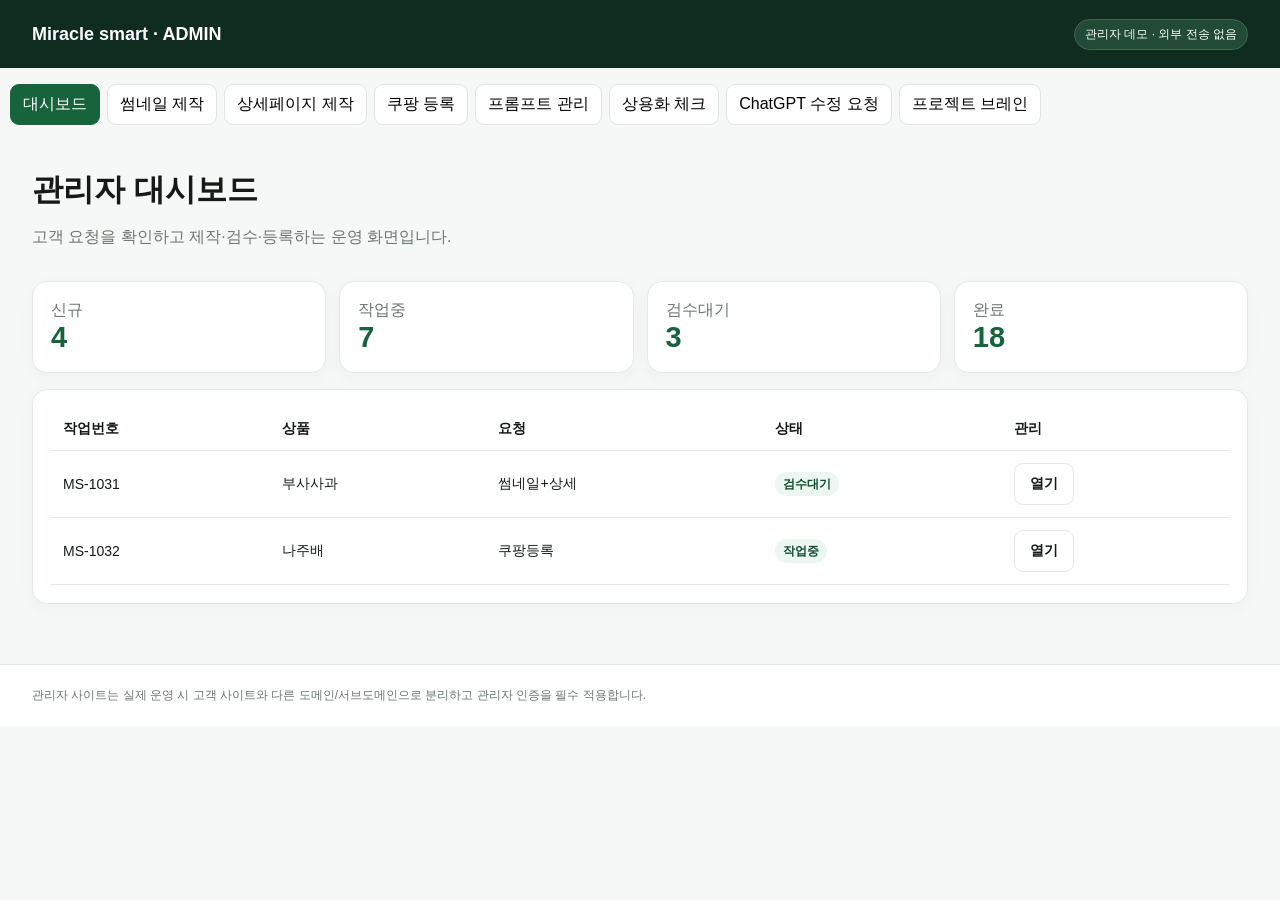
==== commit 3f8cdee0: "Add commercial launch checklist and automatic licensed web image sourcing" ====
--- a/admin/index.html
+++ b/admin/index.html
@@ -1,13 +1,56 @@
 <!doctype html><html lang="ko"><head><meta charset="utf-8"><meta name="viewport" content="width=device-width,initial-scale=1"><title>Miracle smart Admin</title><style>
-:root{--g:#17643c;--gd:#0f4e2e;--p:#edf7f1;--b:#e3e9e5;--t:#151a17;--m:#6c756f;--bg:#f6f8f7;--w:#fff;--warn:#fff6dd}*{box-sizing:border-box}body{margin:0;font-family:Pretendard,-apple-system,BlinkMacSystemFont,"Segoe UI",sans-serif;background:var(--bg);color:var(--t)}button,input,select,textarea{font:inherit}button{cursor:pointer}.shell{max-width:1260px;margin:auto;padding:0 22px}.head{background:#102c20;color:#fff}.headin{height:68px;display:flex;align-items:center;gap:18px}.brand{font-weight:800;font-size:18px}.chip{margin-left:auto;background:#214b36;border:1px solid #3a6950;border-radius:999px;padding:6px 10px;font-size:12px}.tabs{display:flex;gap:7px;padding:16px 0}.tabs button{border:1px solid #dfe5e1;background:#fff;border-radius:9px;padding:9px 12px}.tabs button.on{background:var(--g);border-color:var(--g);color:#fff}.page{display:none;padding-bottom:60px}.page.on{display:block}.title{padding:28px 0 17px}.title h1{margin:0 0 6px;font-size:31px}.muted{color:var(--m)}.grid4{display:grid;grid-template-columns:repeat(4,1fr);gap:13px}.card{background:#fff;border:1px solid var(--b);border-radius:15px;padding:18px;box-shadow:0 4px 15px rgba(20,40,28,.04)}.num{font-size:29px;font-weight:800;color:var(--g)}.jobs{width:100%;border-collapse:collapse}.jobs th,.jobs td{padding:12px;border-bottom:1px solid var(--b);text-align:left;font-size:14px}.status{font-size:12px;border-radius:999px;background:var(--p);color:var(--gd);padding:5px 8px;font-weight:700}.toolgrid{display:grid;grid-template-columns:340px 1fr;gap:16px}.field{display:flex;flex-direction:column;gap:7px;margin-bottom:12px}.field label{font-size:13px;font-weight:700}.field input,.field select,.field textarea{padding:10px 11px;border:1px solid var(--b);border-radius:9px;background:#fff}.btn{border:0;border-radius:9px;background:var(--g);color:#fff;padding:11px 15px;font-weight:700}.btn.ghost{background:#fff;color:var(--t);border:1px solid var(--b)}.concepts{display:grid;grid-template-columns:repeat(3,1fr);gap:12px}.concept{border:1px solid var(--b);border-radius:13px;background:#fff;padding:12px}.visual{aspect-ratio:1/1;background:linear-gradient(135deg,#f7f4ea,#f1f5f2);border:1px solid var(--b);border-radius:10px;display:grid;place-items:center;overflow:hidden;position:relative}.visual img{width:100%;height:100%;object-fit:cover}.visual .ph{text-align:center;padding:20px;color:var(--m)}.visual .ph b{display:block;color:var(--t);font-size:20px;margin-bottom:8px}.tall{min-height:310px;aspect-ratio:auto}.sections{display:grid;grid-template-columns:1fr 1fr;gap:12px}.promptgrid{display:grid;grid-template-columns:1fr;gap:15px}.prompt textarea{width:100%;min-height:260px;border:1px solid var(--b);border-radius:10px;padding:12px;resize:vertical}.notice{background:var(--warn);border:1px solid #efdaa0;border-radius:10px;padding:12px 14px;color:#735316;font-size:13px}.row{display:flex;gap:9px;flex-wrap:wrap}.kv{display:grid;grid-template-columns:repeat(2,1fr);gap:12px}.requestbox{display:grid;grid-template-columns:280px 1fr;gap:16px}.requestPreview{white-space:pre-wrap;min-height:260px;border:1px solid var(--b);border-radius:10px;padding:14px;background:#fbfcfb;font-size:13px;line-height:1.6}.mini{font-size:12px;color:var(--m)}.brainGrid{display:grid;grid-template-columns:320px 1fr;gap:16px}.brainPre{white-space:pre-wrap;word-break:break-word;max-height:620px;overflow:auto;border:1px solid var(--b);border-radius:10px;padding:14px;background:#fbfcfb;font-size:12px;line-height:1.6}.brainList{margin:8px 0 0;padding-left:18px}.brainList li{margin:7px 0;line-height:1.5}.footer{border-top:1px solid var(--b);background:#fff;padding:22px 0;color:var(--m);font-size:12px}@media(max-width:900px){.grid4,.concepts,.sections{grid-template-columns:1fr 1fr}.toolgrid,.requestbox,.brainGrid{grid-template-columns:1fr}}@media(max-width:560px){.grid4,.concepts,.sections,.kv{grid-template-columns:1fr}.tabs{overflow:auto}}
-</style></head><body><header class="head"><div class="shell headin"><div class="brand">Miracle smart · ADMIN</div><span class="chip">관리자 데모 · 외부 전송 없음</span></div></header><div class="shell tabs"><button class="on" data-page="dash">대시보드</button><button data-page="thumb">썸네일 제작</button><button data-page="detail">상세페이지 제작</button><button data-page="coupang">쿠팡 등록</button><button data-page="prompts">프롬프트 관리</button><button data-page="chatgpt">ChatGPT 수정 요청</button><button data-page="brain">프로젝트 브레인</button></div><main>
+:root{--g:#17643c;--gd:#0f4e2e;--p:#edf7f1;--b:#e3e9e5;--t:#151a17;--m:#6c756f;--bg:#f6f8f7;--w:#fff;--warn:#fff6dd}*{box-sizing:border-box}body{margin:0;font-family:Pretendard,-apple-system,BlinkMacSystemFont,"Segoe UI",sans-serif;background:var(--bg);color:var(--t)}button,input,select,textarea{font:inherit}button{cursor:pointer}.shell{max-width:1260px;margin:auto;padding:0 22px}.head{background:#102c20;color:#fff}.headin{height:68px;display:flex;align-items:center;gap:18px}.brand{font-weight:800;font-size:18px}.chip{margin-left:auto;background:#214b36;border:1px solid #3a6950;border-radius:999px;padding:6px 10px;font-size:12px}.tabs{display:flex;gap:7px;padding:16px 0}.tabs button{border:1px solid #dfe5e1;background:#fff;border-radius:9px;padding:9px 12px}.tabs button.on{background:var(--g);border-color:var(--g);color:#fff}.page{display:none;padding-bottom:60px}.page.on{display:block}.title{padding:28px 0 17px}.title h1{margin:0 0 6px;font-size:31px}.muted{color:var(--m)}.grid4{display:grid;grid-template-columns:repeat(4,1fr);gap:13px}.card{background:#fff;border:1px solid var(--b);border-radius:15px;padding:18px;box-shadow:0 4px 15px rgba(20,40,28,.04)}.num{font-size:29px;font-weight:800;color:var(--g)}.jobs{width:100%;border-collapse:collapse}.jobs th,.jobs td{padding:12px;border-bottom:1px solid var(--b);text-align:left;font-size:14px}.status{font-size:12px;border-radius:999px;background:var(--p);color:var(--gd);padding:5px 8px;font-weight:700}.toolgrid{display:grid;grid-template-columns:340px 1fr;gap:16px}.field{display:flex;flex-direction:column;gap:7px;margin-bottom:12px}.field label{font-size:13px;font-weight:700}.field input,.field select,.field textarea{padding:10px 11px;border:1px solid var(--b);border-radius:9px;background:#fff}.btn{border:0;border-radius:9px;background:var(--g);color:#fff;padding:11px 15px;font-weight:700}.btn.ghost{background:#fff;color:var(--t);border:1px solid var(--b)}.concepts{display:grid;grid-template-columns:repeat(3,1fr);gap:12px}.concept{border:1px solid var(--b);border-radius:13px;background:#fff;padding:12px}.visual{aspect-ratio:1/1;background:linear-gradient(135deg,#f7f4ea,#f1f5f2);border:1px solid var(--b);border-radius:10px;display:grid;place-items:center;overflow:hidden;position:relative}.visual img{width:100%;height:100%;object-fit:cover}.visual .ph{text-align:center;padding:20px;color:var(--m)}.visual .ph b{display:block;color:var(--t);font-size:20px;margin-bottom:8px}.tall{min-height:310px;aspect-ratio:auto}.sections{display:grid;grid-template-columns:1fr 1fr;gap:12px}.promptgrid{display:grid;grid-template-columns:1fr;gap:15px}.prompt textarea{width:100%;min-height:260px;border:1px solid var(--b);border-radius:10px;padding:12px;resize:vertical}.notice{background:var(--warn);border:1px solid #efdaa0;border-radius:10px;padding:12px 14px;color:#735316;font-size:13px}.row{display:flex;gap:9px;flex-wrap:wrap}.kv{display:grid;grid-template-columns:repeat(2,1fr);gap:12px}.requestbox{display:grid;grid-template-columns:280px 1fr;gap:16px}.requestPreview{white-space:pre-wrap;min-height:260px;border:1px solid var(--b);border-radius:10px;padding:14px;background:#fbfcfb;font-size:13px;line-height:1.6}.mini{font-size:12px;color:var(--m)}.brainGrid{display:grid;grid-template-columns:320px 1fr;gap:16px}.brainPre{white-space:pre-wrap;word-break:break-word;max-height:620px;overflow:auto;border:1px solid var(--b);border-radius:10px;padding:14px;background:#fbfcfb;font-size:12px;line-height:1.6}.sourceGrid{display:grid;grid-template-columns:repeat(3,1fr);gap:10px;margin:10px 0 14px}.sourceCard{border:1px solid var(--b);background:#fff;border-radius:11px;padding:8px;cursor:pointer;text-align:left}.sourceCard.selected{outline:2px solid var(--g);border-color:var(--g)}.sourceCard img{width:100%;aspect-ratio:1/1;object-fit:cover;border-radius:8px;background:#f0f2f1}.sourceMeta{font-size:11px;color:var(--m);margin-top:6px;line-height:1.4}.launchGrid{display:grid;grid-template-columns:1fr 1fr;gap:13px}.launchItem{display:flex;gap:12px;align-items:flex-start}.flag{flex:0 0 auto;font-size:11px;font-weight:800;border-radius:999px;padding:5px 8px}.flag.ready{background:#e6f6ec;color:#146b39}.flag.todo{background:#fff2cc;color:#7a5b00}.flag.block{background:#fdeaea;color:#a12626}.brainList{margin:8px 0 0;padding-left:18px}.brainList li{margin:7px 0;line-height:1.5}.footer{border-top:1px solid var(--b);background:#fff;padding:22px 0;color:var(--m);font-size:12px}@media(max-width:900px){.grid4,.concepts,.sections{grid-template-columns:1fr 1fr}.toolgrid,.requestbox,.brainGrid{grid-template-columns:1fr}}@media(max-width:900px){.sourceGrid,.launchGrid{grid-template-columns:1fr 1fr}}@media(max-width:560px){.grid4,.concepts,.sections,.kv,.sourceGrid,.launchGrid{grid-template-columns:1fr}.tabs{overflow:auto}}
+</style></head><body><header class="head"><div class="shell headin"><div class="brand">Miracle smart · ADMIN</div><span class="chip">관리자 데모 · 외부 전송 없음</span></div></header><div class="shell tabs"><button class="on" data-page="dash">대시보드</button><button data-page="thumb">썸네일 제작</button><button data-page="detail">상세페이지 제작</button><button data-page="coupang">쿠팡 등록</button><button data-page="prompts">프롬프트 관리</button><button data-page="launch">상용화 체크</button><button data-page="chatgpt">ChatGPT 수정 요청</button><button data-page="brain">프로젝트 브레인</button></div><main>
 <section id="dash" class="page on"><div class="shell"><div class="title"><h1>관리자 대시보드</h1><p class="muted">고객 요청을 확인하고 제작·검수·등록하는 운영 화면입니다.</p></div><div class="grid4"><div class="card"><span class="muted">신규</span><div class="num">4</div></div><div class="card"><span class="muted">작업중</span><div class="num">7</div></div><div class="card"><span class="muted">검수대기</span><div class="num">3</div></div><div class="card"><span class="muted">완료</span><div class="num">18</div></div></div><div class="card" style="margin-top:16px"><table class="jobs"><thead><tr><th>작업번호</th><th>상품</th><th>요청</th><th>상태</th><th>관리</th></tr></thead><tbody><tr><td>MS-1031</td><td>부사사과</td><td>썸네일+상세</td><td><span class="status">검수대기</span></td><td><button class="btn ghost" data-page="thumb">열기</button></td></tr><tr><td>MS-1032</td><td>나주배</td><td>쿠팡등록</td><td><span class="status">작업중</span></td><td><button class="btn ghost" data-page="coupang">열기</button></td></tr></tbody></table></div></div></section>
-<section id="thumb" class="page"><div class="shell"><div class="title"><h1>썸네일 제작</h1><p class="muted">A/B/C는 같은 상품을 유지하고 구도만 다르게 합니다.</p></div><div class="notice">실제 AI는 아직 연결하지 않았습니다. 상품 사진을 업로드하면 이 브라우저 안에서만 미리보기로 사용됩니다.</div><div class="toolgrid"><div class="card"><div class="field"><label>상품명</label><input id="tp" value="부사사과"></div><div class="field"><label>실제 상품 사진</label><input id="tfile" type="file" accept="image/*"></div><button class="btn" id="tgen">시안 생성</button></div><div class="concepts" id="concepts"></div></div></div></section>
-<section id="detail" class="page"><div class="shell"><div class="title"><h1>상세페이지 제작</h1><p class="muted">기존 마스터 프롬프트는 그대로 사용합니다.</p></div><div class="toolgrid"><div class="card"><div class="field"><label>상품명</label><input id="dp" value="부사사과"></div><div class="field"><label>고객문의 전화번호</label><input value="010-0000-0000"></div><div class="field"><label>문의가능시간</label><input value="평일 10:00~17:00"></div><div class="field"><label>실제 상품 사진</label><input id="dfile" type="file" accept="image/*"></div><button class="btn" id="dgen">6개 섹션 생성</button></div><div id="detailSections" class="sections"></div></div></div></section>
+<section id="thumb" class="page"><div class="shell"><div class="title"><h1>썸네일 제작</h1><p class="muted">사진을 올리지 않아도 상품명으로 웹 참고 이미지를 자동 검색할 수 있습니다.</p></div><div class="notice"><b>상용화 안전 규칙:</b> Google 이미지 임의 복사는 사용하지 않습니다. 현재 자동검색은 Openverse의 상업 이용·수정 가능 라이선스 필터를 사용하며, 최종 사용 전 원 출처/라이선스를 확인해야 합니다. 실제 최종 AI 생성은 OpenAI API 연결 후 활성화합니다.</div><div class="toolgrid"><div class="card"><div class="field"><label>상품명</label><input id="tp" value="부사사과"></div><div class="field"><label>이미지 소스</label><select id="tsource"><option value="auto" selected>웹에서 자동 검색</option><option value="upload">직접 사진 업로드</option><option value="ai">AI로 새 이미지 생성 (API 연결 후)</option></select></div><div class="field"><label>실제 상품 사진 (선택)</label><input id="tfile" type="file" accept="image/*"></div><div class="row"><button class="btn ghost" id="tsearch">웹 사진 자동찾기</button><button class="btn" id="tgen">시안 만들기</button></div><p id="tstatus" class="mini" style="margin-top:10px">사진이 없으면 상품명으로 공개 라이선스 이미지를 찾습니다.</p></div><div><div id="tweb" class="sourceGrid"></div><div class="concepts" id="concepts"></div></div></div></div></section>
+<section id="detail" class="page"><div class="shell"><div class="title"><h1>상세페이지 제작</h1><p class="muted">사진 없이도 상품명으로 참고 이미지를 자동 검색한 뒤 동일 상품 이미지를 6개 섹션에 일관되게 사용합니다.</p></div><div class="notice">웹 사진은 참고 소스로만 취급하고 출처·라이선스를 함께 표시합니다. 실제 판매용 최종 결과는 OpenAI 이미지 API 연결 후 기존 상세페이지 마스터 프롬프트를 그대로 사용해 새 이미지로 생성하는 방식이 가장 안전합니다.</div><div class="toolgrid"><div class="card"><div class="field"><label>상품명</label><input id="dp" value="부사사과"></div><div class="field"><label>고객문의 전화번호</label><input value="010-0000-0000"></div><div class="field"><label>문의가능시간</label><input value="평일 10:00~17:00"></div><div class="field"><label>이미지 소스</label><select id="dsource"><option value="auto" selected>웹에서 자동 검색</option><option value="upload">직접 사진 업로드</option><option value="ai">AI로 새 이미지 생성 (API 연결 후)</option></select></div><div class="field"><label>실제 상품 사진 (선택)</label><input id="dfile" type="file" accept="image/*"></div><div class="row"><button class="btn ghost" id="dsearch">웹 사진 자동찾기</button><button class="btn" id="dgen">6개 섹션 만들기</button></div><p id="dstatus" class="mini" style="margin-top:10px"></p></div><div><div id="dweb" class="sourceGrid"></div><div id="detailSections" class="sections"></div></div></div></div></section>
 <section id="coupang" class="page"><div class="shell"><div class="title"><h1>쿠팡 상품등록 준비</h1><p class="muted">관리자 검수 후 실제 API를 실행하는 구조입니다.</p></div><div class="notice">현재는 데모입니다. 실제 Vendor ID / Access Key / Secret Key는 입력하지 않습니다.</div><div class="card"><div class="kv"><div class="field"><label>최종 상품명</label><input value="부사사과 가정용 신선 포장"></div><div class="field"><label>카테고리</label><input value="식품 > 농산물 > 과일"></div><div class="field"><label>판매가</label><input value="29900"></div><div class="field"><label>정상가</label><input value="34900"></div><div class="field"><label>쿠폰</label><input value="1,000원 즉시할인" disabled></div><div class="field"><label>프로모션 기간</label><input value="3개월" disabled></div><div class="field"><label>재고 방식</label><select><option>기본재고 9999</option><option>9개 자동유지 (2개 이하 시 보충)</option></select></div><div class="field"><label>출고 소요일</label><select><option>1일</option><option selected>2일</option><option>3일</option><option>4일</option><option>5일</option><option>6일</option><option>7일</option></select></div><div class="field"><label>배송 방식</label><input value="신선냉동" disabled></div><div class="field"><label>세금</label><input value="면세" disabled></div></div><div class="row"><button class="btn" onclick="alert('데모: 실제 쿠팡 API는 실행하지 않습니다.')">검수 후 쿠팡 등록 (데모)</button><button class="btn ghost" onclick="alert('회원별 Open API 연결 후 활성화됩니다.')">API 연결상태 확인</button></div></div></div></section>
-<section id="prompts" class="page"><div class="shell"><div class="title"><h1>관리자 프롬프트 관리</h1><p class="muted">어제 전달한 원본 프롬프트 파일을 그대로 불러옵니다.</p></div><div class="notice">프롬프트만 브라우저 localStorage에 저장할 수 있습니다. 개인정보·API 키는 저장하지 않습니다.</div><div class="promptgrid"><article class="card prompt"><h3>썸네일 마스터 프롬프트</h3><textarea id="pthumb">원본 프롬프트 파일은 배포본에서 연결합니다.</textarea></article><article class="card prompt"><h3>상세페이지 마스터 프롬프트</h3><textarea id="pdetail">원본 프롬프트 파일은 배포본에서 연결합니다.</textarea></article><article class="card prompt"><h3>쿠팡 상품명 프롬프트</h3><textarea id="ptitle">원본 프롬프트 파일은 배포본에서 연결합니다.</textarea></article></div></div></section>
+<section id="launch" class="page"><div class="shell"><div class="title"><h1>상용화 체크</h1><p class="muted">실제 고객에게 유료로 판매하기 전에 반드시 완료할 항목입니다.</p></div><div class="launchGrid">
+<article class="card launchItem"><span class="flag ready">완료</span><div><b>고객/관리자 사이트 분리</b><p class="muted">Render 공개 URL + GitHub 자동배포 구조.</p></div></article>
+<article class="card launchItem"><span class="flag ready">완료</span><div><b>프로젝트 브레인/수정 인계</b><p class="muted">다른 PC·ChatGPT 계정에서도 컨텍스트 복사 가능.</p></div></article>
+<article class="card launchItem"><span class="flag todo">필수</span><div><b>회원 로그인 + 관리자 인증</b><p class="muted">Supabase Auth 등으로 고객/관리자 권한을 분리해야 합니다.</p></div></article>
+<article class="card launchItem"><span class="flag todo">필수</span><div><b>회원 DB + 작업 DB + 이미지 저장소</b><p class="muted">RLS, 백업, 삭제 정책까지 포함.</p></div></article>
+<article class="card launchItem"><span class="flag todo">필수</span><div><b>쿠팡 Secret 암호화 보관</b><p class="muted">브라우저/localStorage/평문 DB 저장 금지.</p></div></article>
+<article class="card launchItem"><span class="flag todo">필수</span><div><b>OpenAI 이미지 API</b><p class="muted">썸네일·상세페이지 실제 생성 기능. 사용량 한도/예산 제한 필요.</p></div></article>
+<article class="card launchItem"><span class="flag todo">필수</span><div><b>쿠팡 Open API 실계정 테스트</b><p class="muted">상품등록→승인→vendorItemId→쿠폰→재고 흐름 검증.</p></div></article>
+<article class="card launchItem"><span class="flag todo">필수</span><div><b>개인정보처리방침·이용약관</b><p class="muted">수집 항목, 목적, 보관기간, 파기, 제3자/국외처리 등을 실제 구조와 맞춰 작성.</p></div></article>
+<article class="card launchItem"><span class="flag todo">권장</span><div><b>작업 큐/재시도/중복방지</b><p class="muted">AI 생성과 쿠팡 API 실패 시 재시도와 idempotency 필요.</p></div></article>
+<article class="card launchItem"><span class="flag todo">권장</span><div><b>모니터링·로그·백업</b><p class="muted">오류 알림, 작업 감사로그, DB/프롬프트 버전 백업.</p></div></article>
+<article class="card launchItem"><span class="flag block">미연동</span><div><b>결제</b><p class="muted">현재 비워둠. 나중에 PAYMENT_URL만 연결.</p></div></article>
+<article class="card launchItem"><span class="flag todo">권장</span><div><b>웹 이미지 출처 기록</b><p class="muted">검색 결과의 creator/license/source URL을 작업 데이터와 함께 저장.</p></div></article>
+</div></div></section><section id="prompts" class="page"><div class="shell"><div class="title"><h1>관리자 프롬프트 관리</h1><p class="muted">어제 전달한 원본 프롬프트 파일을 그대로 불러옵니다.</p></div><div class="notice">프롬프트만 브라우저 localStorage에 저장할 수 있습니다. 개인정보·API 키는 저장하지 않습니다.</div><div class="promptgrid"><article class="card prompt"><h3>썸네일 마스터 프롬프트</h3><textarea id="pthumb">원본 프롬프트 파일은 배포본에서 연결합니다.</textarea></article><article class="card prompt"><h3>상세페이지 마스터 프롬프트</h3><textarea id="pdetail">원본 프롬프트 파일은 배포본에서 연결합니다.</textarea></article><article class="card prompt"><h3>쿠팡 상품명 프롬프트</h3><textarea id="ptitle">원본 프롬프트 파일은 배포본에서 연결합니다.</textarea></article></div></div></section>
 <section id="chatgpt" class="page"><div class="shell"><div class="title"><h1>ChatGPT 수정 요청</h1><p class="muted">관리자 사이트 안에서 수정할 내용을 정리하고, 그대로 ChatGPT에 전달할 수 있습니다.</p></div><div class="notice"><b>현재는 무료·안전 방식입니다.</b> OpenAI API를 직접 연결하지 않고 요청문을 자동 생성한 뒤 복사해서 ChatGPT를 엽니다. API 키·개인정보는 이 칸에 입력하지 마세요.</div><div class="requestbox"><article class="card"><div class="field"><label>수정 대상</label><select id="reqTarget"><option>관리자 사이트</option><option>고객 사이트</option><option>고객 + 관리자 둘 다</option></select></div><div class="field"><label>수정 유형</label><select id="reqKind"><option>화면/디자인</option><option>문구 수정</option><option>기능 추가/변경</option><option>쿠팡 연동</option><option>회원/DB</option><option>결제 URL</option><option>버그 수정</option><option>기타</option></select></div><div class="field"><label>수정 요청 내용</label><textarea id="reqBody" rows="10" placeholder="예: 관리자 사이트의 쿠팡 등록 화면에서 쿠폰 금액을 1,000원 고정으로 보이게 하고, 출고 소요일은 1~7일 선택으로 유지해줘."></textarea></div><div class="field"><label>추가 참고사항 (선택)</label><textarea id="reqNote" rows="5" placeholder="건드리지 말아야 할 부분, 참고 이미지, 우선순위 등"></textarea></div><div class="row"><button class="btn" id="buildReq">요청문 만들기</button><button class="btn ghost" id="saveReq">임시저장</button></div><p class="mini" style="margin-top:10px">임시저장은 이 브라우저의 localStorage에만 저장됩니다. API 키·개인정보는 저장하지 마세요.</p></article><article class="card"><h3>ChatGPT에 보낼 요청문</h3><div id="reqPreview" class="requestPreview">왼쪽에 수정 내용을 입력하고 “요청문 만들기”를 눌러주세요.</div><div class="row" style="margin-top:14px"><button class="btn" id="copyReq">요청문 복사</button><button class="btn ghost" id="openChatGPT">복사 + ChatGPT 열기</button></div><p class="mini" style="margin-top:10px">ChatGPT가 열리면 복사된 요청문을 붙여넣으면 됩니다. 이 프로젝트는 GitHub → Render 자동배포 구조라 수정 후 다시 같은 URL에 반영할 수 있습니다.</p></article></div></div></section><section id="brain" class="page"><div class="shell"><div class="title"><h1>프로젝트 브레인</h1><p class="muted">ChatGPT 계정이나 컴퓨터가 바뀌어도 Miracle smart의 기준을 잃지 않도록 프로젝트 컨텍스트를 사이트 자체에 보관합니다.</p></div><div class="notice"><b>중요:</b> 다른 ChatGPT 계정은 이전 대화 기억을 자동으로 이어받지 않습니다. 대신 아래 프로젝트 브레인을 복사해서 새 ChatGPT에 전달하면 현재 구조·규칙·배포주소·미완성 작업을 그대로 인계할 수 있습니다. 이 파일에는 API Secret이나 고객 개인정보를 넣지 않습니다.</div><div class="brainGrid"><article class="card"><h3>연속 작업</h3><p class="muted">어떤 PC/계정에서도 아래 버튼으로 현재 프로젝트 전체 맥락을 가져갈 수 있습니다.</p><div class="row" style="margin-top:14px"><button class="btn" id="copyBrain">전체 컨텍스트 복사</button><button class="btn ghost" id="openBrainChat">복사 + ChatGPT 열기</button></div><a class="btn ghost" style="margin-top:10px" href="project-brain.json" download="miracle-smart-project-brain.json">프로젝트 브레인 JSON 다운로드</a><h3 style="margin-top:22px">현재 기준</h3><ul class="brainList"><li>고객/관리자 사이트 분리</li><li>GitHub 원본 + Render 자동배포</li><li>네이버 데이터랩은 공식 링크 이동</li><li>쿠팡 API는 회원별 연결</li><li>AI/DB/결제는 승인 전 실연동 안 함</li><li>썸네일·상세페이지 기존 프롬프트 유지</li></ul><p class="mini" style="margin-top:14px">실서비스 전에는 관리자 인증, 회원 DB, 백업, Secret 암호화가 추가로 필요합니다.</p></article><article class="card"><div class="row" style="justify-content:space-between;align-items:center"><h3 style="margin:0">저장된 프로젝트 컨텍스트</h3><span id="brainStatus" class="status">불러오는 중</span></div><pre id="brainView" class="brainPre">project-brain.json을 불러오는 중입니다...</pre></article></div></div></section></main><footer class="footer"><div class="shell">관리자 사이트는 실제 운영 시 고객 사이트와 다른 도메인/서브도메인으로 분리하고 관리자 인증을 필수 적용합니다.</div></footer><script>
-const ps=[...document.querySelectorAll('.page')];document.querySelectorAll('[data-page]').forEach(b=>b.addEventListener('click',()=>{document.querySelectorAll('.tabs button').forEach(x=>x.classList.toggle('on',x.dataset.page===b.dataset.page));ps.forEach(p=>p.classList.toggle('on',p.id===b.dataset.page));scrollTo(0,0)}));let thumbUrl='';document.getElementById('tfile').addEventListener('change',e=>{if(e.target.files[0])thumbUrl=URL.createObjectURL(e.target.files[0])});function conceptCard(letter,product,url){return `<article class="concept"><b>시안 ${letter}</b><div class="visual">${url?`<img src="${url}">`:`<div class="ph"><b>${product}</b>해당 상품 데모 이미지 준비중<br>실제 사진 업로드 권장</div>`}</div><p class="muted">같은 상품 · 구도 ${letter} 변형</p><button class="btn ghost" onclick="alert('시안 ${letter} 선택')">선택</button></article>`}document.getElementById('tgen').addEventListener('click',()=>{const p=document.getElementById('tp').value||'상품명';document.getElementById('concepts').innerHTML=['A','B','C'].map(x=>conceptCard(x,p,thumbUrl)).join('')});document.getElementById('tgen').click();let detailUrl='';document.getElementById('dfile').addEventListener('change',e=>{if(e.target.files[0])detailUrl=URL.createObjectURL(e.target.files[0])});document.getElementById('dgen').addEventListener('click',()=>{const p=document.getElementById('dp').value||'상품명';const names=['01 HOOK','02 TRUST','03 FARM & PACKING','04 WHY BUY','05 STORAGE & ENJOY','06 PURCHASE REASSURANCE'];document.getElementById('detailSections').innerHTML=names.map((n,i)=>`<article class="card"><b>${n}</b><div class="visual tall">${(i===2)?`<div class="ph"><b>포장 안내</b>실제 포장 사진 연결 영역</div>`:(detailUrl?`<img src="${detailUrl}">`:`<div class="ph"><b>${p}</b>같은 상품 이미지 유지<br>실제 사진 업로드 권장</div>`)}</div></article>`).join('')});document.getElementById('dgen').click();
+const ps=[...document.querySelectorAll('.page')];document.querySelectorAll('[data-page]').forEach(b=>b.addEventListener('click',()=>{document.querySelectorAll('.tabs button').forEach(x=>x.classList.toggle('on',x.dataset.page===b.dataset.page));ps.forEach(p=>p.classList.toggle('on',p.id===b.dataset.page));scrollTo(0,0)}));
+let thumbUrl='',thumbMeta=null,detailUrl='',detailMeta=null;
+const productMap={사과:'apple fruit',부사:'fuji apple fruit',홍로:'red apple fruit',배:'asian pear fruit',나주배:'asian pear fruit',신고:'asian pear fruit',자두:'plum fruit',대석자두:'plum fruit',복숭아:'peach fruit',백도:'white peach fruit',포도:'grapes fruit',샤인머스캣:'green grapes fruit',오렌지:'orange fruit',귤:'mandarin orange fruit',감귤:'mandarin orange fruit',딸기:'strawberry fruit',수박:'watermelon fruit',참외:'korean melon fruit',감:'persimmon fruit',체리:'cherry fruit'};
+function englishQuery(p){for(const [k,v] of Object.entries(productMap)){if(p.includes(k))return v;}return p+' fruit';}
+function resultImage(r){return r.thumbnail||r.url||''}
+function resultMeta(r){return {title:r.title||'',creator:r.creator||'미상',license:[r.license,r.license_version].filter(Boolean).join(' '),landing:r.foreign_landing_url||'',attribution:r.attribution||''};}
+async function searchOpenverse(product,targetId,statusId,onPick){
+ const box=document.getElementById(targetId),status=document.getElementById(statusId);box.innerHTML='';status.textContent='웹에서 상업 이용 가능한 참고 이미지를 찾는 중...';
+ const q=englishQuery(product);
+ const urls=[
+  'https://api.openverse.org/v1/images/?q='+encodeURIComponent(q)+'&page_size=6&license=cc0,pdm',
+  'https://api.openverse.org/v1/images/?q='+encodeURIComponent(q)+'&page_size=6&license_type=commercial,modification'
+ ];
+ let data=null,lastErr=null;
+ for(const url of urls){try{const res=await fetch(url);if(!res.ok)throw new Error('HTTP '+res.status);const j=await res.json();if(j.results?.length){data=j;break;}}catch(e){lastErr=e;}}
+ if(!data?.results?.length){status.textContent='자동검색 결과를 가져오지 못했습니다. 직접 사진 업로드 또는 AI 이미지 API 연결을 이용해주세요.'+(lastErr?' ('+lastErr.message+')':'');return null;}
+ data.results.slice(0,6).forEach((r,i)=>{const img=resultImage(r);if(!img)return;const b=document.createElement('button');b.type='button';b.className='sourceCard';b.innerHTML='<img src="'+img+'" alt=""><div class="sourceMeta">'+(r.creator||'creator 미상')+' · '+([r.license,r.license_version].filter(Boolean).join(' ')||'license 확인 필요')+'</div>';b.addEventListener('click',()=>{box.querySelectorAll('.sourceCard').forEach(x=>x.classList.remove('selected'));b.classList.add('selected');onPick(img,resultMeta(r));status.textContent='참고 이미지 선택됨 · 최종 상용 사용 전 원 출처/라이선스를 확인하세요.';});box.appendChild(b);if(i===0){b.classList.add('selected');onPick(img,resultMeta(r));}});
+ status.textContent='자동으로 첫 번째 참고 이미지를 선택했습니다. 다른 이미지를 눌러 바꿀 수 있습니다.';
+ return data.results[0];
+}
+function sourceNote(meta){if(!meta)return '';return '<div class="sourceMeta">참고 출처: '+(meta.creator||'미상')+' · '+(meta.license||'라이선스 확인 필요')+(meta.landing?' · <a href="'+meta.landing+'" target="_blank" rel="noopener">원문 확인 ↗</a>':'')+'</div>';}
+function conceptCard(letter,product,url,meta,idx){const pos=['50% 50%','50% 35%','50% 65%'][idx]||'50% 50%';return '<article class="concept"><b>시안 '+letter+'</b><div class="visual">'+(url?'<img src="'+url+'" style="object-position:'+pos+'">':'<div class="ph"><b>'+product+'</b>참고 이미지 없음<br>AI 생성 또는 업로드 필요</div>')+'</div><p class="muted">같은 상품 · 구도 '+letter+' 변형</p>'+sourceNote(meta)+'<button class="btn ghost" onclick="alert(\'시안 '+letter+' 선택\')">선택</button></article>';}
+document.getElementById('tfile')?.addEventListener('change',e=>{if(e.target.files[0]){thumbUrl=URL.createObjectURL(e.target.files[0]);thumbMeta={creator:'사용자 업로드',license:'사용자 권리 확인 필요',landing:''};document.getElementById('tstatus').textContent='업로드 사진을 최우선으로 사용합니다.';}});
+document.getElementById('tsearch')?.addEventListener('click',()=>searchOpenverse(document.getElementById('tp').value||'fruit','tweb','tstatus',(u,m)=>{thumbUrl=u;thumbMeta=m;}));
+document.getElementById('tgen')?.addEventListener('click',async()=>{const p=document.getElementById('tp').value||'상품명';const mode=document.getElementById('tsource').value;if(mode==='ai'){alert('실제 AI 이미지 생성은 OpenAI API 연결 후 활성화됩니다.');return;}if(!thumbUrl&&mode==='auto')await searchOpenverse(p,'tweb','tstatus',(u,m)=>{thumbUrl=u;thumbMeta=m;});document.getElementById('concepts').innerHTML=['A','B','C'].map((x,i)=>conceptCard(x,p,thumbUrl,thumbMeta,i)).join('');});
+document.getElementById('tgen')?.click();
+document.getElementById('dfile')?.addEventListener('change',e=>{if(e.target.files[0]){detailUrl=URL.createObjectURL(e.target.files[0]);detailMeta={creator:'사용자 업로드',license:'사용자 권리 확인 필요',landing:''};document.getElementById('dstatus').textContent='업로드 사진을 최우선으로 사용합니다.';}});
+document.getElementById('dsearch')?.addEventListener('click',()=>searchOpenverse(document.getElementById('dp').value||'fruit','dweb','dstatus',(u,m)=>{detailUrl=u;detailMeta=m;}));
+document.getElementById('dgen')?.addEventListener('click',async()=>{const p=document.getElementById('dp').value||'상품명';const mode=document.getElementById('dsource').value;if(mode==='ai'){alert('실제 AI 이미지 생성은 OpenAI API 연결 후 활성화됩니다.');return;}if(!detailUrl&&mode==='auto')await searchOpenverse(p,'dweb','dstatus',(u,m)=>{detailUrl=u;detailMeta=m;});const names=['01 HOOK','02 TRUST','03 FARM & PACKING','04 WHY BUY','05 STORAGE & ENJOY','06 PURCHASE REASSURANCE'];document.getElementById('detailSections').innerHTML=names.map((n,i)=>'<article class="card"><b>'+n+'</b><div class="visual tall">'+((i===2)?'<div class="ph"><b>포장 안내</b>실제 포장 사진 또는 AI 포장 이미지 연결 영역</div>':(detailUrl?'<img src="'+detailUrl+'">':'<div class="ph"><b>'+p+'</b>참고 이미지 없음<br>AI 생성 또는 업로드 필요</div>'))+'</div>'+((i===2)?'':sourceNote(detailMeta))+'</article>').join('');});
+document.getElementById('dgen')?.click();
+
 
 let projectBrain=null;const reqTarget=document.getElementById('reqTarget'),reqKind=document.getElementById('reqKind'),reqBody=document.getElementById('reqBody'),reqNote=document.getElementById('reqNote'),reqPreview=document.getElementById('reqPreview');
 function makeReq(){
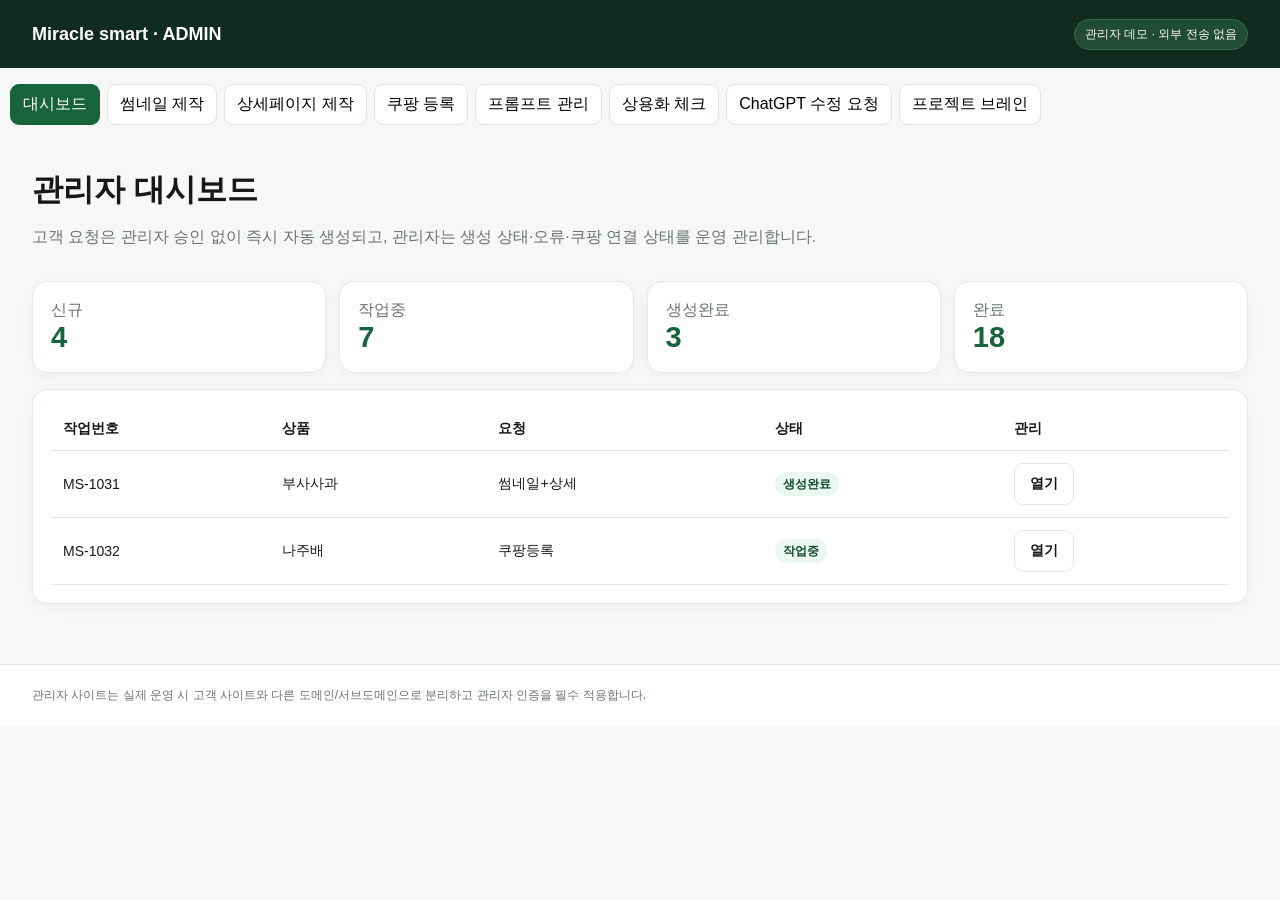
==== commit 6a942eca: "Change admin from approval workflow to operations monitoring" ====
--- a/admin/index.html
+++ b/admin/index.html
@@ -1,10 +1,10 @@
 <!doctype html><html lang="ko"><head><meta charset="utf-8"><meta name="viewport" content="width=device-width,initial-scale=1"><title>Miracle smart Admin</title><style>
 :root{--g:#17643c;--gd:#0f4e2e;--p:#edf7f1;--b:#e3e9e5;--t:#151a17;--m:#6c756f;--bg:#f6f8f7;--w:#fff;--warn:#fff6dd}*{box-sizing:border-box}body{margin:0;font-family:Pretendard,-apple-system,BlinkMacSystemFont,"Segoe UI",sans-serif;background:var(--bg);color:var(--t)}button,input,select,textarea{font:inherit}button{cursor:pointer}.shell{max-width:1260px;margin:auto;padding:0 22px}.head{background:#102c20;color:#fff}.headin{height:68px;display:flex;align-items:center;gap:18px}.brand{font-weight:800;font-size:18px}.chip{margin-left:auto;background:#214b36;border:1px solid #3a6950;border-radius:999px;padding:6px 10px;font-size:12px}.tabs{display:flex;gap:7px;padding:16px 0}.tabs button{border:1px solid #dfe5e1;background:#fff;border-radius:9px;padding:9px 12px}.tabs button.on{background:var(--g);border-color:var(--g);color:#fff}.page{display:none;padding-bottom:60px}.page.on{display:block}.title{padding:28px 0 17px}.title h1{margin:0 0 6px;font-size:31px}.muted{color:var(--m)}.grid4{display:grid;grid-template-columns:repeat(4,1fr);gap:13px}.card{background:#fff;border:1px solid var(--b);border-radius:15px;padding:18px;box-shadow:0 4px 15px rgba(20,40,28,.04)}.num{font-size:29px;font-weight:800;color:var(--g)}.jobs{width:100%;border-collapse:collapse}.jobs th,.jobs td{padding:12px;border-bottom:1px solid var(--b);text-align:left;font-size:14px}.status{font-size:12px;border-radius:999px;background:var(--p);color:var(--gd);padding:5px 8px;font-weight:700}.toolgrid{display:grid;grid-template-columns:340px 1fr;gap:16px}.field{display:flex;flex-direction:column;gap:7px;margin-bottom:12px}.field label{font-size:13px;font-weight:700}.field input,.field select,.field textarea{padding:10px 11px;border:1px solid var(--b);border-radius:9px;background:#fff}.btn{border:0;border-radius:9px;background:var(--g);color:#fff;padding:11px 15px;font-weight:700}.btn.ghost{background:#fff;color:var(--t);border:1px solid var(--b)}.concepts{display:grid;grid-template-columns:repeat(3,1fr);gap:12px}.concept{border:1px solid var(--b);border-radius:13px;background:#fff;padding:12px}.visual{aspect-ratio:1/1;background:linear-gradient(135deg,#f7f4ea,#f1f5f2);border:1px solid var(--b);border-radius:10px;display:grid;place-items:center;overflow:hidden;position:relative}.visual img{width:100%;height:100%;object-fit:cover}.visual .ph{text-align:center;padding:20px;color:var(--m)}.visual .ph b{display:block;color:var(--t);font-size:20px;margin-bottom:8px}.tall{min-height:310px;aspect-ratio:auto}.sections{display:grid;grid-template-columns:1fr 1fr;gap:12px}.promptgrid{display:grid;grid-template-columns:1fr;gap:15px}.prompt textarea{width:100%;min-height:260px;border:1px solid var(--b);border-radius:10px;padding:12px;resize:vertical}.notice{background:var(--warn);border:1px solid #efdaa0;border-radius:10px;padding:12px 14px;color:#735316;font-size:13px}.row{display:flex;gap:9px;flex-wrap:wrap}.kv{display:grid;grid-template-columns:repeat(2,1fr);gap:12px}.requestbox{display:grid;grid-template-columns:280px 1fr;gap:16px}.requestPreview{white-space:pre-wrap;min-height:260px;border:1px solid var(--b);border-radius:10px;padding:14px;background:#fbfcfb;font-size:13px;line-height:1.6}.mini{font-size:12px;color:var(--m)}.brainGrid{display:grid;grid-template-columns:320px 1fr;gap:16px}.brainPre{white-space:pre-wrap;word-break:break-word;max-height:620px;overflow:auto;border:1px solid var(--b);border-radius:10px;padding:14px;background:#fbfcfb;font-size:12px;line-height:1.6}.sourceGrid{display:grid;grid-template-columns:repeat(3,1fr);gap:10px;margin:10px 0 14px}.sourceCard{border:1px solid var(--b);background:#fff;border-radius:11px;padding:8px;cursor:pointer;text-align:left}.sourceCard.selected{outline:2px solid var(--g);border-color:var(--g)}.sourceCard img{width:100%;aspect-ratio:1/1;object-fit:cover;border-radius:8px;background:#f0f2f1}.sourceMeta{font-size:11px;color:var(--m);margin-top:6px;line-height:1.4}.launchGrid{display:grid;grid-template-columns:1fr 1fr;gap:13px}.launchItem{display:flex;gap:12px;align-items:flex-start}.flag{flex:0 0 auto;font-size:11px;font-weight:800;border-radius:999px;padding:5px 8px}.flag.ready{background:#e6f6ec;color:#146b39}.flag.todo{background:#fff2cc;color:#7a5b00}.flag.block{background:#fdeaea;color:#a12626}.brainList{margin:8px 0 0;padding-left:18px}.brainList li{margin:7px 0;line-height:1.5}.footer{border-top:1px solid var(--b);background:#fff;padding:22px 0;color:var(--m);font-size:12px}@media(max-width:900px){.grid4,.concepts,.sections{grid-template-columns:1fr 1fr}.toolgrid,.requestbox,.brainGrid{grid-template-columns:1fr}}@media(max-width:900px){.sourceGrid,.launchGrid{grid-template-columns:1fr 1fr}}@media(max-width:560px){.grid4,.concepts,.sections,.kv,.sourceGrid,.launchGrid{grid-template-columns:1fr}.tabs{overflow:auto}}
 </style></head><body><header class="head"><div class="shell headin"><div class="brand">Miracle smart · ADMIN</div><span class="chip">관리자 데모 · 외부 전송 없음</span></div></header><div class="shell tabs"><button class="on" data-page="dash">대시보드</button><button data-page="thumb">썸네일 제작</button><button data-page="detail">상세페이지 제작</button><button data-page="coupang">쿠팡 등록</button><button data-page="prompts">프롬프트 관리</button><button data-page="launch">상용화 체크</button><button data-page="chatgpt">ChatGPT 수정 요청</button><button data-page="brain">프로젝트 브레인</button></div><main>
-<section id="dash" class="page on"><div class="shell"><div class="title"><h1>관리자 대시보드</h1><p class="muted">고객 요청을 확인하고 제작·검수·등록하는 운영 화면입니다.</p></div><div class="grid4"><div class="card"><span class="muted">신규</span><div class="num">4</div></div><div class="card"><span class="muted">작업중</span><div class="num">7</div></div><div class="card"><span class="muted">검수대기</span><div class="num">3</div></div><div class="card"><span class="muted">완료</span><div class="num">18</div></div></div><div class="card" style="margin-top:16px"><table class="jobs"><thead><tr><th>작업번호</th><th>상품</th><th>요청</th><th>상태</th><th>관리</th></tr></thead><tbody><tr><td>MS-1031</td><td>부사사과</td><td>썸네일+상세</td><td><span class="status">검수대기</span></td><td><button class="btn ghost" data-page="thumb">열기</button></td></tr><tr><td>MS-1032</td><td>나주배</td><td>쿠팡등록</td><td><span class="status">작업중</span></td><td><button class="btn ghost" data-page="coupang">열기</button></td></tr></tbody></table></div></div></section>
+<section id="dash" class="page on"><div class="shell"><div class="title"><h1>관리자 대시보드</h1><p class="muted">고객 요청은 관리자 승인 없이 즉시 자동 생성되고, 관리자는 생성 상태·오류·쿠팡 연결 상태를 운영 관리합니다.</p></div><div class="grid4"><div class="card"><span class="muted">신규</span><div class="num">4</div></div><div class="card"><span class="muted">작업중</span><div class="num">7</div></div><div class="card"><span class="muted">생성완료</span><div class="num">3</div></div><div class="card"><span class="muted">완료</span><div class="num">18</div></div></div><div class="card" style="margin-top:16px"><table class="jobs"><thead><tr><th>작업번호</th><th>상품</th><th>요청</th><th>상태</th><th>관리</th></tr></thead><tbody><tr><td>MS-1031</td><td>부사사과</td><td>썸네일+상세</td><td><span class="status">생성완료</span></td><td><button class="btn ghost" data-page="thumb">열기</button></td></tr><tr><td>MS-1032</td><td>나주배</td><td>쿠팡등록</td><td><span class="status">작업중</span></td><td><button class="btn ghost" data-page="coupang">열기</button></td></tr></tbody></table></div></div></section>
 <section id="thumb" class="page"><div class="shell"><div class="title"><h1>썸네일 제작</h1><p class="muted">사진을 올리지 않아도 상품명으로 웹 참고 이미지를 자동 검색할 수 있습니다.</p></div><div class="notice"><b>상용화 안전 규칙:</b> Google 이미지 임의 복사는 사용하지 않습니다. 현재 자동검색은 Openverse의 상업 이용·수정 가능 라이선스 필터를 사용하며, 최종 사용 전 원 출처/라이선스를 확인해야 합니다. 실제 최종 AI 생성은 OpenAI API 연결 후 활성화합니다.</div><div class="toolgrid"><div class="card"><div class="field"><label>상품명</label><input id="tp" value="부사사과"></div><div class="field"><label>이미지 소스</label><select id="tsource"><option value="auto" selected>웹에서 자동 검색</option><option value="upload">직접 사진 업로드</option><option value="ai">AI로 새 이미지 생성 (API 연결 후)</option></select></div><div class="field"><label>실제 상품 사진 (선택)</label><input id="tfile" type="file" accept="image/*"></div><div class="row"><button class="btn ghost" id="tsearch">웹 사진 자동찾기</button><button class="btn" id="tgen">시안 만들기</button></div><p id="tstatus" class="mini" style="margin-top:10px">사진이 없으면 상품명으로 공개 라이선스 이미지를 찾습니다.</p></div><div><div id="tweb" class="sourceGrid"></div><div class="concepts" id="concepts"></div></div></div></div></section>
 <section id="detail" class="page"><div class="shell"><div class="title"><h1>상세페이지 제작</h1><p class="muted">사진 없이도 상품명으로 참고 이미지를 자동 검색한 뒤 동일 상품 이미지를 6개 섹션에 일관되게 사용합니다.</p></div><div class="notice">웹 사진은 참고 소스로만 취급하고 출처·라이선스를 함께 표시합니다. 실제 판매용 최종 결과는 OpenAI 이미지 API 연결 후 기존 상세페이지 마스터 프롬프트를 그대로 사용해 새 이미지로 생성하는 방식이 가장 안전합니다.</div><div class="toolgrid"><div class="card"><div class="field"><label>상품명</label><input id="dp" value="부사사과"></div><div class="field"><label>고객문의 전화번호</label><input value="010-0000-0000"></div><div class="field"><label>문의가능시간</label><input value="평일 10:00~17:00"></div><div class="field"><label>이미지 소스</label><select id="dsource"><option value="auto" selected>웹에서 자동 검색</option><option value="upload">직접 사진 업로드</option><option value="ai">AI로 새 이미지 생성 (API 연결 후)</option></select></div><div class="field"><label>실제 상품 사진 (선택)</label><input id="dfile" type="file" accept="image/*"></div><div class="row"><button class="btn ghost" id="dsearch">웹 사진 자동찾기</button><button class="btn" id="dgen">6개 섹션 만들기</button></div><p id="dstatus" class="mini" style="margin-top:10px"></p></div><div><div id="dweb" class="sourceGrid"></div><div id="detailSections" class="sections"></div></div></div></div></section>
-<section id="coupang" class="page"><div class="shell"><div class="title"><h1>쿠팡 상품등록 준비</h1><p class="muted">관리자 검수 후 실제 API를 실행하는 구조입니다.</p></div><div class="notice">현재는 데모입니다. 실제 Vendor ID / Access Key / Secret Key는 입력하지 않습니다.</div><div class="card"><div class="kv"><div class="field"><label>최종 상품명</label><input value="부사사과 가정용 신선 포장"></div><div class="field"><label>카테고리</label><input value="식품 > 농산물 > 과일"></div><div class="field"><label>판매가</label><input value="29900"></div><div class="field"><label>정상가</label><input value="34900"></div><div class="field"><label>쿠폰</label><input value="1,000원 즉시할인" disabled></div><div class="field"><label>프로모션 기간</label><input value="3개월" disabled></div><div class="field"><label>재고 방식</label><select><option>기본재고 9999</option><option>9개 자동유지 (2개 이하 시 보충)</option></select></div><div class="field"><label>출고 소요일</label><select><option>1일</option><option selected>2일</option><option>3일</option><option>4일</option><option>5일</option><option>6일</option><option>7일</option></select></div><div class="field"><label>배송 방식</label><input value="신선냉동" disabled></div><div class="field"><label>세금</label><input value="면세" disabled></div></div><div class="row"><button class="btn" onclick="alert('데모: 실제 쿠팡 API는 실행하지 않습니다.')">검수 후 쿠팡 등록 (데모)</button><button class="btn ghost" onclick="alert('회원별 Open API 연결 후 활성화됩니다.')">API 연결상태 확인</button></div></div></div></section>
+<section id="coupang" class="page"><div class="shell"><div class="title"><h1>쿠팡 상품등록 준비</h1><p class="muted">고객이 생성 결과를 확인한 뒤 쿠팡 등록을 실행하는 구조입니다. 관리자 사전 승인 단계는 두지 않습니다.</p></div><div class="notice">현재는 데모입니다. 실제 Vendor ID / Access Key / Secret Key는 입력하지 않습니다.</div><div class="card"><div class="kv"><div class="field"><label>최종 상품명</label><input value="부사사과 가정용 신선 포장"></div><div class="field"><label>카테고리</label><input value="식품 > 농산물 > 과일"></div><div class="field"><label>판매가</label><input value="29900"></div><div class="field"><label>정상가</label><input value="34900"></div><div class="field"><label>쿠폰</label><input value="1,000원 즉시할인" disabled></div><div class="field"><label>프로모션 기간</label><input value="3개월" disabled></div><div class="field"><label>재고 방식</label><select><option>기본재고 9999</option><option>9개 자동유지 (2개 이하 시 보충)</option></select></div><div class="field"><label>출고 소요일</label><select><option>1일</option><option selected>2일</option><option>3일</option><option>4일</option><option>5일</option><option>6일</option><option>7일</option></select></div><div class="field"><label>배송 방식</label><input value="신선냉동" disabled></div><div class="field"><label>세금</label><input value="면세" disabled></div></div><div class="row"><button class="btn" onclick="alert('데모: 실제 쿠팡 API는 실행하지 않습니다.')">쿠팡 등록 실행 (데모)</button><button class="btn ghost" onclick="alert('회원별 Open API 연결 후 활성화됩니다.')">API 연결상태 확인</button></div></div></div></section>
 <section id="launch" class="page"><div class="shell"><div class="title"><h1>상용화 체크</h1><p class="muted">실제 고객에게 유료로 판매하기 전에 반드시 완료할 항목입니다.</p></div><div class="launchGrid">
 <article class="card launchItem"><span class="flag ready">완료</span><div><b>고객/관리자 사이트 분리</b><p class="muted">Render 공개 URL + GitHub 자동배포 구조.</p></div></article>
 <article class="card launchItem"><span class="flag ready">완료</span><div><b>프로젝트 브레인/수정 인계</b><p class="muted">다른 PC·ChatGPT 계정에서도 컨텍스트 복사 가능.</p></div></article>
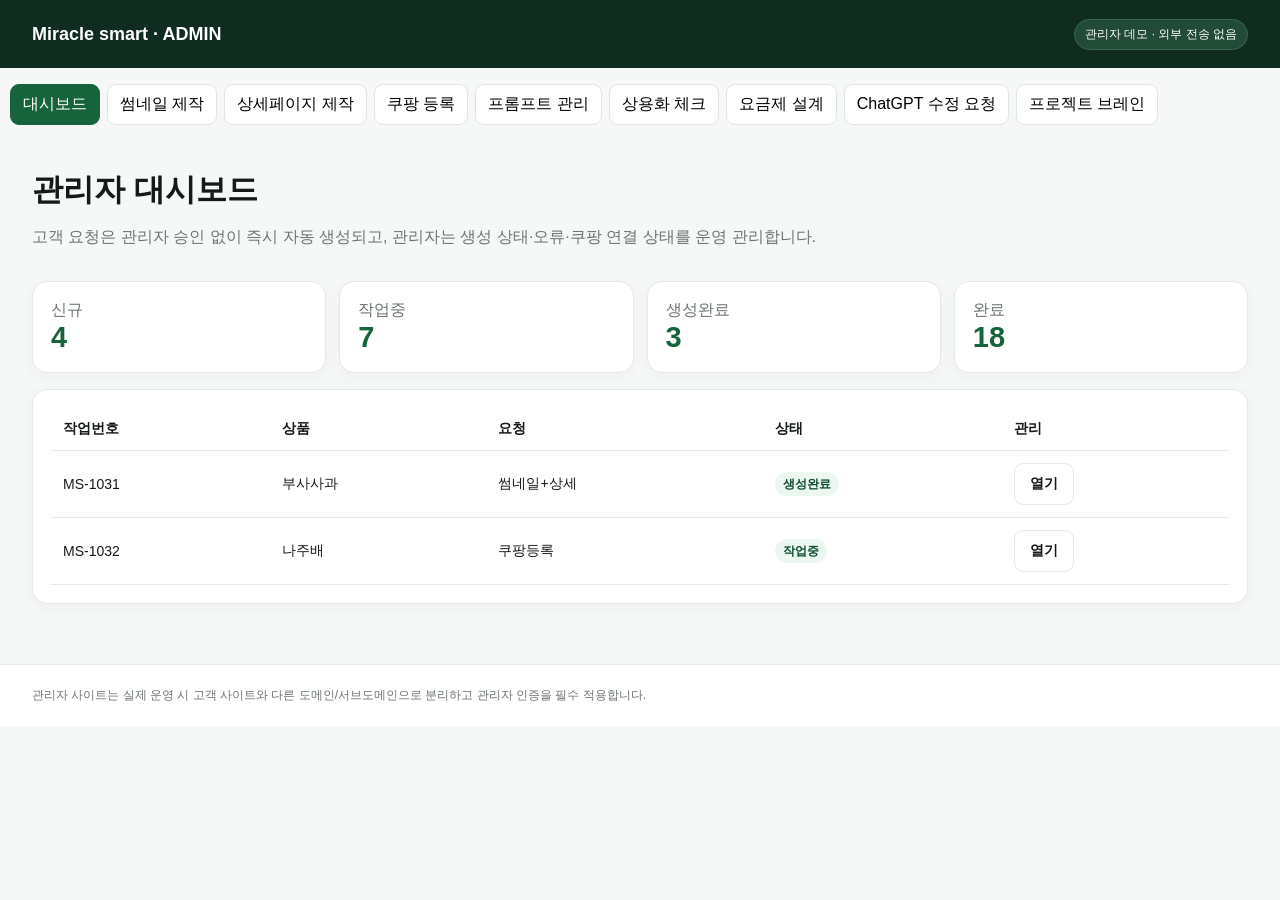
==== commit c6a79b13: "Add subscription pricing and automatic refund policy page" ====
--- a/admin/index.html
+++ b/admin/index.html
@@ -1,6 +1,6 @@
 <!doctype html><html lang="ko"><head><meta charset="utf-8"><meta name="viewport" content="width=device-width,initial-scale=1"><title>Miracle smart Admin</title><style>
-:root{--g:#17643c;--gd:#0f4e2e;--p:#edf7f1;--b:#e3e9e5;--t:#151a17;--m:#6c756f;--bg:#f6f8f7;--w:#fff;--warn:#fff6dd}*{box-sizing:border-box}body{margin:0;font-family:Pretendard,-apple-system,BlinkMacSystemFont,"Segoe UI",sans-serif;background:var(--bg);color:var(--t)}button,input,select,textarea{font:inherit}button{cursor:pointer}.shell{max-width:1260px;margin:auto;padding:0 22px}.head{background:#102c20;color:#fff}.headin{height:68px;display:flex;align-items:center;gap:18px}.brand{font-weight:800;font-size:18px}.chip{margin-left:auto;background:#214b36;border:1px solid #3a6950;border-radius:999px;padding:6px 10px;font-size:12px}.tabs{display:flex;gap:7px;padding:16px 0}.tabs button{border:1px solid #dfe5e1;background:#fff;border-radius:9px;padding:9px 12px}.tabs button.on{background:var(--g);border-color:var(--g);color:#fff}.page{display:none;padding-bottom:60px}.page.on{display:block}.title{padding:28px 0 17px}.title h1{margin:0 0 6px;font-size:31px}.muted{color:var(--m)}.grid4{display:grid;grid-template-columns:repeat(4,1fr);gap:13px}.card{background:#fff;border:1px solid var(--b);border-radius:15px;padding:18px;box-shadow:0 4px 15px rgba(20,40,28,.04)}.num{font-size:29px;font-weight:800;color:var(--g)}.jobs{width:100%;border-collapse:collapse}.jobs th,.jobs td{padding:12px;border-bottom:1px solid var(--b);text-align:left;font-size:14px}.status{font-size:12px;border-radius:999px;background:var(--p);color:var(--gd);padding:5px 8px;font-weight:700}.toolgrid{display:grid;grid-template-columns:340px 1fr;gap:16px}.field{display:flex;flex-direction:column;gap:7px;margin-bottom:12px}.field label{font-size:13px;font-weight:700}.field input,.field select,.field textarea{padding:10px 11px;border:1px solid var(--b);border-radius:9px;background:#fff}.btn{border:0;border-radius:9px;background:var(--g);color:#fff;padding:11px 15px;font-weight:700}.btn.ghost{background:#fff;color:var(--t);border:1px solid var(--b)}.concepts{display:grid;grid-template-columns:repeat(3,1fr);gap:12px}.concept{border:1px solid var(--b);border-radius:13px;background:#fff;padding:12px}.visual{aspect-ratio:1/1;background:linear-gradient(135deg,#f7f4ea,#f1f5f2);border:1px solid var(--b);border-radius:10px;display:grid;place-items:center;overflow:hidden;position:relative}.visual img{width:100%;height:100%;object-fit:cover}.visual .ph{text-align:center;padding:20px;color:var(--m)}.visual .ph b{display:block;color:var(--t);font-size:20px;margin-bottom:8px}.tall{min-height:310px;aspect-ratio:auto}.sections{display:grid;grid-template-columns:1fr 1fr;gap:12px}.promptgrid{display:grid;grid-template-columns:1fr;gap:15px}.prompt textarea{width:100%;min-height:260px;border:1px solid var(--b);border-radius:10px;padding:12px;resize:vertical}.notice{background:var(--warn);border:1px solid #efdaa0;border-radius:10px;padding:12px 14px;color:#735316;font-size:13px}.row{display:flex;gap:9px;flex-wrap:wrap}.kv{display:grid;grid-template-columns:repeat(2,1fr);gap:12px}.requestbox{display:grid;grid-template-columns:280px 1fr;gap:16px}.requestPreview{white-space:pre-wrap;min-height:260px;border:1px solid var(--b);border-radius:10px;padding:14px;background:#fbfcfb;font-size:13px;line-height:1.6}.mini{font-size:12px;color:var(--m)}.brainGrid{display:grid;grid-template-columns:320px 1fr;gap:16px}.brainPre{white-space:pre-wrap;word-break:break-word;max-height:620px;overflow:auto;border:1px solid var(--b);border-radius:10px;padding:14px;background:#fbfcfb;font-size:12px;line-height:1.6}.sourceGrid{display:grid;grid-template-columns:repeat(3,1fr);gap:10px;margin:10px 0 14px}.sourceCard{border:1px solid var(--b);background:#fff;border-radius:11px;padding:8px;cursor:pointer;text-align:left}.sourceCard.selected{outline:2px solid var(--g);border-color:var(--g)}.sourceCard img{width:100%;aspect-ratio:1/1;object-fit:cover;border-radius:8px;background:#f0f2f1}.sourceMeta{font-size:11px;color:var(--m);margin-top:6px;line-height:1.4}.launchGrid{display:grid;grid-template-columns:1fr 1fr;gap:13px}.launchItem{display:flex;gap:12px;align-items:flex-start}.flag{flex:0 0 auto;font-size:11px;font-weight:800;border-radius:999px;padding:5px 8px}.flag.ready{background:#e6f6ec;color:#146b39}.flag.todo{background:#fff2cc;color:#7a5b00}.flag.block{background:#fdeaea;color:#a12626}.brainList{margin:8px 0 0;padding-left:18px}.brainList li{margin:7px 0;line-height:1.5}.footer{border-top:1px solid var(--b);background:#fff;padding:22px 0;color:var(--m);font-size:12px}@media(max-width:900px){.grid4,.concepts,.sections{grid-template-columns:1fr 1fr}.toolgrid,.requestbox,.brainGrid{grid-template-columns:1fr}}@media(max-width:900px){.sourceGrid,.launchGrid{grid-template-columns:1fr 1fr}}@media(max-width:560px){.grid4,.concepts,.sections,.kv,.sourceGrid,.launchGrid{grid-template-columns:1fr}.tabs{overflow:auto}}
-</style></head><body><header class="head"><div class="shell headin"><div class="brand">Miracle smart · ADMIN</div><span class="chip">관리자 데모 · 외부 전송 없음</span></div></header><div class="shell tabs"><button class="on" data-page="dash">대시보드</button><button data-page="thumb">썸네일 제작</button><button data-page="detail">상세페이지 제작</button><button data-page="coupang">쿠팡 등록</button><button data-page="prompts">프롬프트 관리</button><button data-page="launch">상용화 체크</button><button data-page="chatgpt">ChatGPT 수정 요청</button><button data-page="brain">프로젝트 브레인</button></div><main>
+:root{--g:#17643c;--gd:#0f4e2e;--p:#edf7f1;--b:#e3e9e5;--t:#151a17;--m:#6c756f;--bg:#f6f8f7;--w:#fff;--warn:#fff6dd}*{box-sizing:border-box}body{margin:0;font-family:Pretendard,-apple-system,BlinkMacSystemFont,"Segoe UI",sans-serif;background:var(--bg);color:var(--t)}button,input,select,textarea{font:inherit}button{cursor:pointer}.shell{max-width:1260px;margin:auto;padding:0 22px}.head{background:#102c20;color:#fff}.headin{height:68px;display:flex;align-items:center;gap:18px}.brand{font-weight:800;font-size:18px}.chip{margin-left:auto;background:#214b36;border:1px solid #3a6950;border-radius:999px;padding:6px 10px;font-size:12px}.tabs{display:flex;gap:7px;padding:16px 0}.tabs button{border:1px solid #dfe5e1;background:#fff;border-radius:9px;padding:9px 12px}.tabs button.on{background:var(--g);border-color:var(--g);color:#fff}.page{display:none;padding-bottom:60px}.page.on{display:block}.title{padding:28px 0 17px}.title h1{margin:0 0 6px;font-size:31px}.muted{color:var(--m)}.grid4{display:grid;grid-template-columns:repeat(4,1fr);gap:13px}.card{background:#fff;border:1px solid var(--b);border-radius:15px;padding:18px;box-shadow:0 4px 15px rgba(20,40,28,.04)}.num{font-size:29px;font-weight:800;color:var(--g)}.jobs{width:100%;border-collapse:collapse}.jobs th,.jobs td{padding:12px;border-bottom:1px solid var(--b);text-align:left;font-size:14px}.status{font-size:12px;border-radius:999px;background:var(--p);color:var(--gd);padding:5px 8px;font-weight:700}.toolgrid{display:grid;grid-template-columns:340px 1fr;gap:16px}.field{display:flex;flex-direction:column;gap:7px;margin-bottom:12px}.field label{font-size:13px;font-weight:700}.field input,.field select,.field textarea{padding:10px 11px;border:1px solid var(--b);border-radius:9px;background:#fff}.btn{border:0;border-radius:9px;background:var(--g);color:#fff;padding:11px 15px;font-weight:700}.btn.ghost{background:#fff;color:var(--t);border:1px solid var(--b)}.concepts{display:grid;grid-template-columns:repeat(3,1fr);gap:12px}.concept{border:1px solid var(--b);border-radius:13px;background:#fff;padding:12px}.visual{aspect-ratio:1/1;background:linear-gradient(135deg,#f7f4ea,#f1f5f2);border:1px solid var(--b);border-radius:10px;display:grid;place-items:center;overflow:hidden;position:relative}.visual img{width:100%;height:100%;object-fit:cover}.visual .ph{text-align:center;padding:20px;color:var(--m)}.visual .ph b{display:block;color:var(--t);font-size:20px;margin-bottom:8px}.tall{min-height:310px;aspect-ratio:auto}.sections{display:grid;grid-template-columns:1fr 1fr;gap:12px}.promptgrid{display:grid;grid-template-columns:1fr;gap:15px}.prompt textarea{width:100%;min-height:260px;border:1px solid var(--b);border-radius:10px;padding:12px;resize:vertical}.notice{background:var(--warn);border:1px solid #efdaa0;border-radius:10px;padding:12px 14px;color:#735316;font-size:13px}.row{display:flex;gap:9px;flex-wrap:wrap}.kv{display:grid;grid-template-columns:repeat(2,1fr);gap:12px}.requestbox{display:grid;grid-template-columns:280px 1fr;gap:16px}.requestPreview{white-space:pre-wrap;min-height:260px;border:1px solid var(--b);border-radius:10px;padding:14px;background:#fbfcfb;font-size:13px;line-height:1.6}.mini{font-size:12px;color:var(--m)}.brainGrid{display:grid;grid-template-columns:320px 1fr;gap:16px}.brainPre{white-space:pre-wrap;word-break:break-word;max-height:620px;overflow:auto;border:1px solid var(--b);border-radius:10px;padding:14px;background:#fbfcfb;font-size:12px;line-height:1.6}.sourceGrid{display:grid;grid-template-columns:repeat(3,1fr);gap:10px;margin:10px 0 14px}.sourceCard{border:1px solid var(--b);background:#fff;border-radius:11px;padding:8px;cursor:pointer;text-align:left}.sourceCard.selected{outline:2px solid var(--g);border-color:var(--g)}.sourceCard img{width:100%;aspect-ratio:1/1;object-fit:cover;border-radius:8px;background:#f0f2f1}.sourceMeta{font-size:11px;color:var(--m);margin-top:6px;line-height:1.4}.launchGrid{display:grid;grid-template-columns:1fr 1fr;gap:13px}.launchItem{display:flex;gap:12px;align-items:flex-start}.planTable{width:100%;border-collapse:collapse}.planTable th,.planTable td{padding:12px;border-bottom:1px solid var(--b);text-align:left;font-size:14px}.planTable th{background:#f8faf9}.refundFlow{display:grid;grid-template-columns:repeat(6,1fr);gap:8px}.refundStep{border:1px solid var(--b);border-radius:10px;padding:10px;background:#fff;font-size:12px;text-align:center}.policyList{margin:8px 0 0;padding-left:18px}.policyList li{margin:7px 0;line-height:1.5}.flag{flex:0 0 auto;font-size:11px;font-weight:800;border-radius:999px;padding:5px 8px}.flag.ready{background:#e6f6ec;color:#146b39}.flag.todo{background:#fff2cc;color:#7a5b00}.flag.block{background:#fdeaea;color:#a12626}.brainList{margin:8px 0 0;padding-left:18px}.brainList li{margin:7px 0;line-height:1.5}.footer{border-top:1px solid var(--b);background:#fff;padding:22px 0;color:var(--m);font-size:12px}@media(max-width:900px){.grid4,.concepts,.sections{grid-template-columns:1fr 1fr}.toolgrid,.requestbox,.brainGrid{grid-template-columns:1fr}}@media(max-width:900px){.sourceGrid,.launchGrid{grid-template-columns:1fr 1fr}}@media(max-width:900px){.refundFlow{grid-template-columns:repeat(3,1fr)}}@media(max-width:560px){.grid4,.concepts,.sections,.kv,.sourceGrid,.launchGrid,.refundFlow{grid-template-columns:1fr}.tabs{overflow:auto}}
+</style></head><body><header class="head"><div class="shell headin"><div class="brand">Miracle smart · ADMIN</div><span class="chip">관리자 데모 · 외부 전송 없음</span></div></header><div class="shell tabs"><button class="on" data-page="dash">대시보드</button><button data-page="thumb">썸네일 제작</button><button data-page="detail">상세페이지 제작</button><button data-page="coupang">쿠팡 등록</button><button data-page="prompts">프롬프트 관리</button><button data-page="launch">상용화 체크</button><button data-page="plans">요금제 설계</button><button data-page="chatgpt">ChatGPT 수정 요청</button><button data-page="brain">프로젝트 브레인</button></div><main>
 <section id="dash" class="page on"><div class="shell"><div class="title"><h1>관리자 대시보드</h1><p class="muted">고객 요청은 관리자 승인 없이 즉시 자동 생성되고, 관리자는 생성 상태·오류·쿠팡 연결 상태를 운영 관리합니다.</p></div><div class="grid4"><div class="card"><span class="muted">신규</span><div class="num">4</div></div><div class="card"><span class="muted">작업중</span><div class="num">7</div></div><div class="card"><span class="muted">생성완료</span><div class="num">3</div></div><div class="card"><span class="muted">완료</span><div class="num">18</div></div></div><div class="card" style="margin-top:16px"><table class="jobs"><thead><tr><th>작업번호</th><th>상품</th><th>요청</th><th>상태</th><th>관리</th></tr></thead><tbody><tr><td>MS-1031</td><td>부사사과</td><td>썸네일+상세</td><td><span class="status">생성완료</span></td><td><button class="btn ghost" data-page="thumb">열기</button></td></tr><tr><td>MS-1032</td><td>나주배</td><td>쿠팡등록</td><td><span class="status">작업중</span></td><td><button class="btn ghost" data-page="coupang">열기</button></td></tr></tbody></table></div></div></section>
 <section id="thumb" class="page"><div class="shell"><div class="title"><h1>썸네일 제작</h1><p class="muted">사진을 올리지 않아도 상품명으로 웹 참고 이미지를 자동 검색할 수 있습니다.</p></div><div class="notice"><b>상용화 안전 규칙:</b> Google 이미지 임의 복사는 사용하지 않습니다. 현재 자동검색은 Openverse의 상업 이용·수정 가능 라이선스 필터를 사용하며, 최종 사용 전 원 출처/라이선스를 확인해야 합니다. 실제 최종 AI 생성은 OpenAI API 연결 후 활성화합니다.</div><div class="toolgrid"><div class="card"><div class="field"><label>상품명</label><input id="tp" value="부사사과"></div><div class="field"><label>이미지 소스</label><select id="tsource"><option value="auto" selected>웹에서 자동 검색</option><option value="upload">직접 사진 업로드</option><option value="ai">AI로 새 이미지 생성 (API 연결 후)</option></select></div><div class="field"><label>실제 상품 사진 (선택)</label><input id="tfile" type="file" accept="image/*"></div><div class="row"><button class="btn ghost" id="tsearch">웹 사진 자동찾기</button><button class="btn" id="tgen">시안 만들기</button></div><p id="tstatus" class="mini" style="margin-top:10px">사진이 없으면 상품명으로 공개 라이선스 이미지를 찾습니다.</p></div><div><div id="tweb" class="sourceGrid"></div><div class="concepts" id="concepts"></div></div></div></div></section>
 <section id="detail" class="page"><div class="shell"><div class="title"><h1>상세페이지 제작</h1><p class="muted">사진 없이도 상품명으로 참고 이미지를 자동 검색한 뒤 동일 상품 이미지를 6개 섹션에 일관되게 사용합니다.</p></div><div class="notice">웹 사진은 참고 소스로만 취급하고 출처·라이선스를 함께 표시합니다. 실제 판매용 최종 결과는 OpenAI 이미지 API 연결 후 기존 상세페이지 마스터 프롬프트를 그대로 사용해 새 이미지로 생성하는 방식이 가장 안전합니다.</div><div class="toolgrid"><div class="card"><div class="field"><label>상품명</label><input id="dp" value="부사사과"></div><div class="field"><label>고객문의 전화번호</label><input value="010-0000-0000"></div><div class="field"><label>문의가능시간</label><input value="평일 10:00~17:00"></div><div class="field"><label>이미지 소스</label><select id="dsource"><option value="auto" selected>웹에서 자동 검색</option><option value="upload">직접 사진 업로드</option><option value="ai">AI로 새 이미지 생성 (API 연결 후)</option></select></div><div class="field"><label>실제 상품 사진 (선택)</label><input id="dfile" type="file" accept="image/*"></div><div class="row"><button class="btn ghost" id="dsearch">웹 사진 자동찾기</button><button class="btn" id="dgen">6개 섹션 만들기</button></div><p id="dstatus" class="mini" style="margin-top:10px"></p></div><div><div id="dweb" class="sourceGrid"></div><div id="detailSections" class="sections"></div></div></div></div></section>
@@ -19,7 +19,7 @@
 <article class="card launchItem"><span class="flag block">미연동</span><div><b>결제</b><p class="muted">현재 비워둠. 나중에 PAYMENT_URL만 연결.</p></div></article>
 <article class="card launchItem"><span class="flag todo">권장</span><div><b>웹 이미지 출처 기록</b><p class="muted">검색 결과의 creator/license/source URL을 작업 데이터와 함께 저장.</p></div></article>
 </div></div></section><section id="prompts" class="page"><div class="shell"><div class="title"><h1>관리자 프롬프트 관리</h1><p class="muted">어제 전달한 원본 프롬프트 파일을 그대로 불러옵니다.</p></div><div class="notice">프롬프트만 브라우저 localStorage에 저장할 수 있습니다. 개인정보·API 키는 저장하지 않습니다.</div><div class="promptgrid"><article class="card prompt"><h3>썸네일 마스터 프롬프트</h3><textarea id="pthumb">원본 프롬프트 파일은 배포본에서 연결합니다.</textarea></article><article class="card prompt"><h3>상세페이지 마스터 프롬프트</h3><textarea id="pdetail">원본 프롬프트 파일은 배포본에서 연결합니다.</textarea></article><article class="card prompt"><h3>쿠팡 상품명 프롬프트</h3><textarea id="ptitle">원본 프롬프트 파일은 배포본에서 연결합니다.</textarea></article></div></div></section>
-<section id="chatgpt" class="page"><div class="shell"><div class="title"><h1>ChatGPT 수정 요청</h1><p class="muted">관리자 사이트 안에서 수정할 내용을 정리하고, 그대로 ChatGPT에 전달할 수 있습니다.</p></div><div class="notice"><b>현재는 무료·안전 방식입니다.</b> OpenAI API를 직접 연결하지 않고 요청문을 자동 생성한 뒤 복사해서 ChatGPT를 엽니다. API 키·개인정보는 이 칸에 입력하지 마세요.</div><div class="requestbox"><article class="card"><div class="field"><label>수정 대상</label><select id="reqTarget"><option>관리자 사이트</option><option>고객 사이트</option><option>고객 + 관리자 둘 다</option></select></div><div class="field"><label>수정 유형</label><select id="reqKind"><option>화면/디자인</option><option>문구 수정</option><option>기능 추가/변경</option><option>쿠팡 연동</option><option>회원/DB</option><option>결제 URL</option><option>버그 수정</option><option>기타</option></select></div><div class="field"><label>수정 요청 내용</label><textarea id="reqBody" rows="10" placeholder="예: 관리자 사이트의 쿠팡 등록 화면에서 쿠폰 금액을 1,000원 고정으로 보이게 하고, 출고 소요일은 1~7일 선택으로 유지해줘."></textarea></div><div class="field"><label>추가 참고사항 (선택)</label><textarea id="reqNote" rows="5" placeholder="건드리지 말아야 할 부분, 참고 이미지, 우선순위 등"></textarea></div><div class="row"><button class="btn" id="buildReq">요청문 만들기</button><button class="btn ghost" id="saveReq">임시저장</button></div><p class="mini" style="margin-top:10px">임시저장은 이 브라우저의 localStorage에만 저장됩니다. API 키·개인정보는 저장하지 마세요.</p></article><article class="card"><h3>ChatGPT에 보낼 요청문</h3><div id="reqPreview" class="requestPreview">왼쪽에 수정 내용을 입력하고 “요청문 만들기”를 눌러주세요.</div><div class="row" style="margin-top:14px"><button class="btn" id="copyReq">요청문 복사</button><button class="btn ghost" id="openChatGPT">복사 + ChatGPT 열기</button></div><p class="mini" style="margin-top:10px">ChatGPT가 열리면 복사된 요청문을 붙여넣으면 됩니다. 이 프로젝트는 GitHub → Render 자동배포 구조라 수정 후 다시 같은 URL에 반영할 수 있습니다.</p></article></div></div></section><section id="brain" class="page"><div class="shell"><div class="title"><h1>프로젝트 브레인</h1><p class="muted">ChatGPT 계정이나 컴퓨터가 바뀌어도 Miracle smart의 기준을 잃지 않도록 프로젝트 컨텍스트를 사이트 자체에 보관합니다.</p></div><div class="notice"><b>중요:</b> 다른 ChatGPT 계정은 이전 대화 기억을 자동으로 이어받지 않습니다. 대신 아래 프로젝트 브레인을 복사해서 새 ChatGPT에 전달하면 현재 구조·규칙·배포주소·미완성 작업을 그대로 인계할 수 있습니다. 이 파일에는 API Secret이나 고객 개인정보를 넣지 않습니다.</div><div class="brainGrid"><article class="card"><h3>연속 작업</h3><p class="muted">어떤 PC/계정에서도 아래 버튼으로 현재 프로젝트 전체 맥락을 가져갈 수 있습니다.</p><div class="row" style="margin-top:14px"><button class="btn" id="copyBrain">전체 컨텍스트 복사</button><button class="btn ghost" id="openBrainChat">복사 + ChatGPT 열기</button></div><a class="btn ghost" style="margin-top:10px" href="project-brain.json" download="miracle-smart-project-brain.json">프로젝트 브레인 JSON 다운로드</a><h3 style="margin-top:22px">현재 기준</h3><ul class="brainList"><li>고객/관리자 사이트 분리</li><li>GitHub 원본 + Render 자동배포</li><li>네이버 데이터랩은 공식 링크 이동</li><li>쿠팡 API는 회원별 연결</li><li>AI/DB/결제는 승인 전 실연동 안 함</li><li>썸네일·상세페이지 기존 프롬프트 유지</li></ul><p class="mini" style="margin-top:14px">실서비스 전에는 관리자 인증, 회원 DB, 백업, Secret 암호화가 추가로 필요합니다.</p></article><article class="card"><div class="row" style="justify-content:space-between;align-items:center"><h3 style="margin:0">저장된 프로젝트 컨텍스트</h3><span id="brainStatus" class="status">불러오는 중</span></div><pre id="brainView" class="brainPre">project-brain.json을 불러오는 중입니다...</pre></article></div></div></section></main><footer class="footer"><div class="shell">관리자 사이트는 실제 운영 시 고객 사이트와 다른 도메인/서브도메인으로 분리하고 관리자 인증을 필수 적용합니다.</div></footer><script>
+<section id="plans" class="page"><div class="shell"><div class="title"><h1>요금제 · 크레딧 정책 설계</h1><p class="muted">실제 결제는 아직 연결하지 않은 검토안입니다.</p></div><div class="notice"><b>중요:</b> 15만원/10회는 회당 15,000원인데 25만원/15회는 회당 16,667원이라 상위 요금제가 오히려 비싸집니다. 그래서 아래는 볼륨 할인형 권장안입니다.</div><div class="card"><table class="planTable"><thead><tr><th>요금제</th><th>월 요금</th><th>월 크레딧</th><th>회당 환산</th><th>비고</th></tr></thead><tbody><tr><td>Starter</td><td>150,000원</td><td>10</td><td>15,000원</td><td>입문</td></tr><tr><td>Growth</td><td>250,000원</td><td>18</td><td>약 13,889원</td><td>약 7% 할인</td></tr><tr><td>Pro</td><td>350,000원</td><td>27</td><td>약 12,963원</td><td>약 14% 할인</td></tr><tr><td>Scale</td><td>500,000원</td><td>40</td><td>12,500원</td><td>약 17% 할인</td></tr></tbody></table></div><div class="card" style="margin-top:15px"><h3>1크레딧 정의 초안</h3><ul class="policyList"><li>썸네일 A/B/C 1세트 = 1크레딧</li><li>상세페이지 6섹션 = 실제 AI 원가 확인 후 1~2크레딧으로 최종 확정</li><li>쿠팡 상품등록 API 실행 자체는 생성 과금과 분리 권장</li><li>매월 결제일에 크레딧 재충전, 초기에는 미사용 크레딧 이월 없음 권장</li></ul></div><div class="card" style="margin-top:15px"><h3>자동 환불 구조</h3><div class="refundFlow"><div class="refundStep"><b>1</b><br>생성 요청</div><div class="refundStep"><b>2</b><br>크레딧 HOLD</div><div class="refundStep"><b>3</b><br>AI 실행</div><div class="refundStep"><b>4</b><br>결과 검증</div><div class="refundStep"><b>5</b><br>성공 → CAPTURE</div><div class="refundStep"><b>6</b><br>실패 → RELEASE</div></div><div class="launchGrid" style="margin-top:15px"><article><h4>자동 복구</h4><ul class="policyList"><li>AI/API 오류</li><li>서버 타임아웃</li><li>결과 파일 누락/손상</li><li>명백한 상품 불일치 등 시스템 오류</li><li>중복 요청 차감</li></ul></article><article><h4>자동 환불 대신 재생성</h4><ul class="policyList"><li>색감·구도 등 주관적 품질 불만</li><li>정상 생성됐지만 취향에 맞지 않는 경우</li><li>동일 요청 기준 1회 무료 재생성 권장</li></ul></article></div><p class="muted" style="font-size:12px;margin-top:12px">모든 HOLD / CAPTURE / RELEASE / 수동조정은 나중에 크레딧 원장(ledger)에 변경 불가 방식으로 기록합니다.</p></div></div></section><section id="chatgpt" class="page"><div class="shell"><div class="title"><h1>ChatGPT 수정 요청</h1><p class="muted">관리자 사이트 안에서 수정할 내용을 정리하고, 그대로 ChatGPT에 전달할 수 있습니다.</p></div><div class="notice"><b>현재는 무료·안전 방식입니다.</b> OpenAI API를 직접 연결하지 않고 요청문을 자동 생성한 뒤 복사해서 ChatGPT를 엽니다. API 키·개인정보는 이 칸에 입력하지 마세요.</div><div class="requestbox"><article class="card"><div class="field"><label>수정 대상</label><select id="reqTarget"><option>관리자 사이트</option><option>고객 사이트</option><option>고객 + 관리자 둘 다</option></select></div><div class="field"><label>수정 유형</label><select id="reqKind"><option>화면/디자인</option><option>문구 수정</option><option>기능 추가/변경</option><option>쿠팡 연동</option><option>회원/DB</option><option>결제 URL</option><option>버그 수정</option><option>기타</option></select></div><div class="field"><label>수정 요청 내용</label><textarea id="reqBody" rows="10" placeholder="예: 관리자 사이트의 쿠팡 등록 화면에서 쿠폰 금액을 1,000원 고정으로 보이게 하고, 출고 소요일은 1~7일 선택으로 유지해줘."></textarea></div><div class="field"><label>추가 참고사항 (선택)</label><textarea id="reqNote" rows="5" placeholder="건드리지 말아야 할 부분, 참고 이미지, 우선순위 등"></textarea></div><div class="row"><button class="btn" id="buildReq">요청문 만들기</button><button class="btn ghost" id="saveReq">임시저장</button></div><p class="mini" style="margin-top:10px">임시저장은 이 브라우저의 localStorage에만 저장됩니다. API 키·개인정보는 저장하지 마세요.</p></article><article class="card"><h3>ChatGPT에 보낼 요청문</h3><div id="reqPreview" class="requestPreview">왼쪽에 수정 내용을 입력하고 “요청문 만들기”를 눌러주세요.</div><div class="row" style="margin-top:14px"><button class="btn" id="copyReq">요청문 복사</button><button class="btn ghost" id="openChatGPT">복사 + ChatGPT 열기</button></div><p class="mini" style="margin-top:10px">ChatGPT가 열리면 복사된 요청문을 붙여넣으면 됩니다. 이 프로젝트는 GitHub → Render 자동배포 구조라 수정 후 다시 같은 URL에 반영할 수 있습니다.</p></article></div></div></section><section id="brain" class="page"><div class="shell"><div class="title"><h1>프로젝트 브레인</h1><p class="muted">ChatGPT 계정이나 컴퓨터가 바뀌어도 Miracle smart의 기준을 잃지 않도록 프로젝트 컨텍스트를 사이트 자체에 보관합니다.</p></div><div class="notice"><b>중요:</b> 다른 ChatGPT 계정은 이전 대화 기억을 자동으로 이어받지 않습니다. 대신 아래 프로젝트 브레인을 복사해서 새 ChatGPT에 전달하면 현재 구조·규칙·배포주소·미완성 작업을 그대로 인계할 수 있습니다. 이 파일에는 API Secret이나 고객 개인정보를 넣지 않습니다.</div><div class="brainGrid"><article class="card"><h3>연속 작업</h3><p class="muted">어떤 PC/계정에서도 아래 버튼으로 현재 프로젝트 전체 맥락을 가져갈 수 있습니다.</p><div class="row" style="margin-top:14px"><button class="btn" id="copyBrain">전체 컨텍스트 복사</button><button class="btn ghost" id="openBrainChat">복사 + ChatGPT 열기</button></div><a class="btn ghost" style="margin-top:10px" href="project-brain.json" download="miracle-smart-project-brain.json">프로젝트 브레인 JSON 다운로드</a><h3 style="margin-top:22px">현재 기준</h3><ul class="brainList"><li>고객/관리자 사이트 분리</li><li>GitHub 원본 + Render 자동배포</li><li>네이버 데이터랩은 공식 링크 이동</li><li>쿠팡 API는 회원별 연결</li><li>AI/DB/결제는 승인 전 실연동 안 함</li><li>썸네일·상세페이지 기존 프롬프트 유지</li></ul><p class="mini" style="margin-top:14px">실서비스 전에는 관리자 인증, 회원 DB, 백업, Secret 암호화가 추가로 필요합니다.</p></article><article class="card"><div class="row" style="justify-content:space-between;align-items:center"><h3 style="margin:0">저장된 프로젝트 컨텍스트</h3><span id="brainStatus" class="status">불러오는 중</span></div><pre id="brainView" class="brainPre">project-brain.json을 불러오는 중입니다...</pre></article></div></div></section></main><footer class="footer"><div class="shell">관리자 사이트는 실제 운영 시 고객 사이트와 다른 도메인/서브도메인으로 분리하고 관리자 인증을 필수 적용합니다.</div></footer><script>
 const ps=[...document.querySelectorAll('.page')];document.querySelectorAll('[data-page]').forEach(b=>b.addEventListener('click',()=>{document.querySelectorAll('.tabs button').forEach(x=>x.classList.toggle('on',x.dataset.page===b.dataset.page));ps.forEach(p=>p.classList.toggle('on',p.id===b.dataset.page));scrollTo(0,0)}));
 let thumbUrl='',thumbMeta=null,detailUrl='',detailMeta=null;
 const productMap={사과:'apple fruit',부사:'fuji apple fruit',홍로:'red apple fruit',배:'asian pear fruit',나주배:'asian pear fruit',신고:'asian pear fruit',자두:'plum fruit',대석자두:'plum fruit',복숭아:'peach fruit',백도:'white peach fruit',포도:'grapes fruit',샤인머스캣:'green grapes fruit',오렌지:'orange fruit',귤:'mandarin orange fruit',감귤:'mandarin orange fruit',딸기:'strawberry fruit',수박:'watermelon fruit',참외:'korean melon fruit',감:'persimmon fruit',체리:'cherry fruit'};
